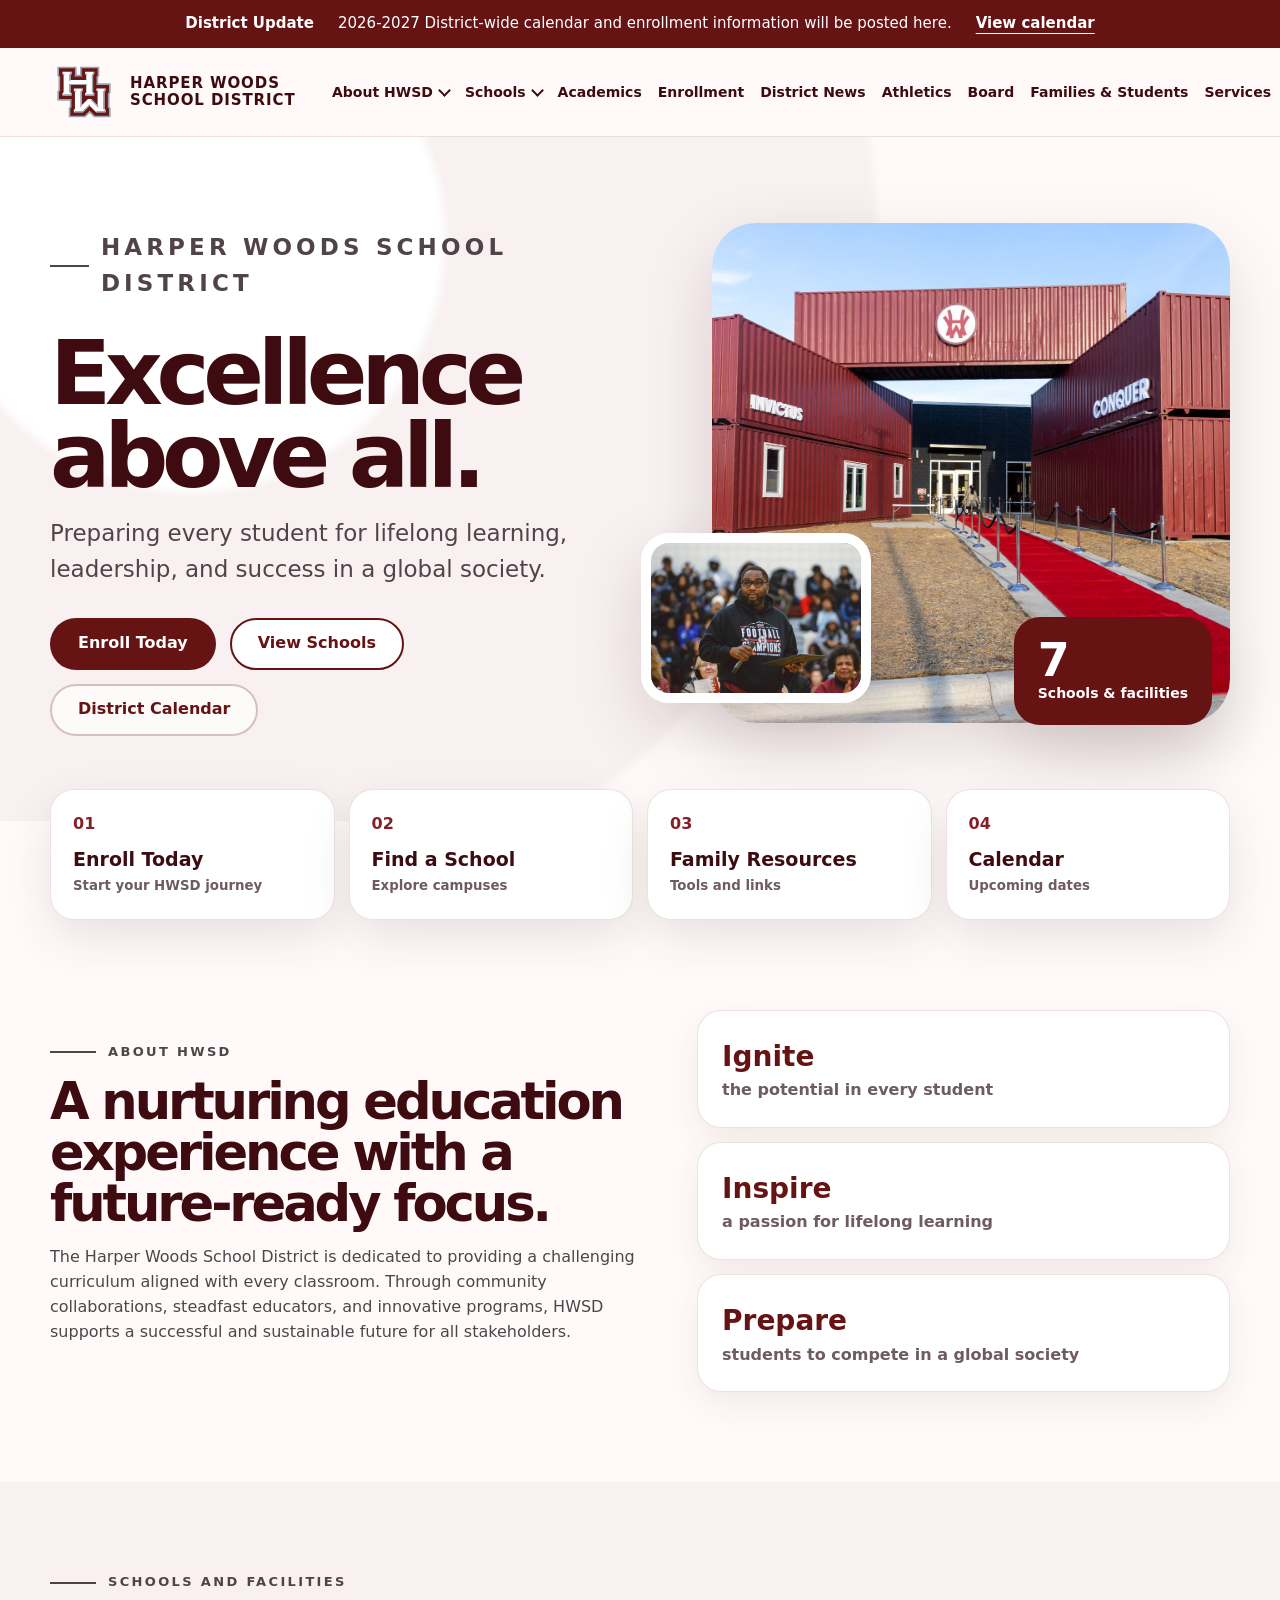
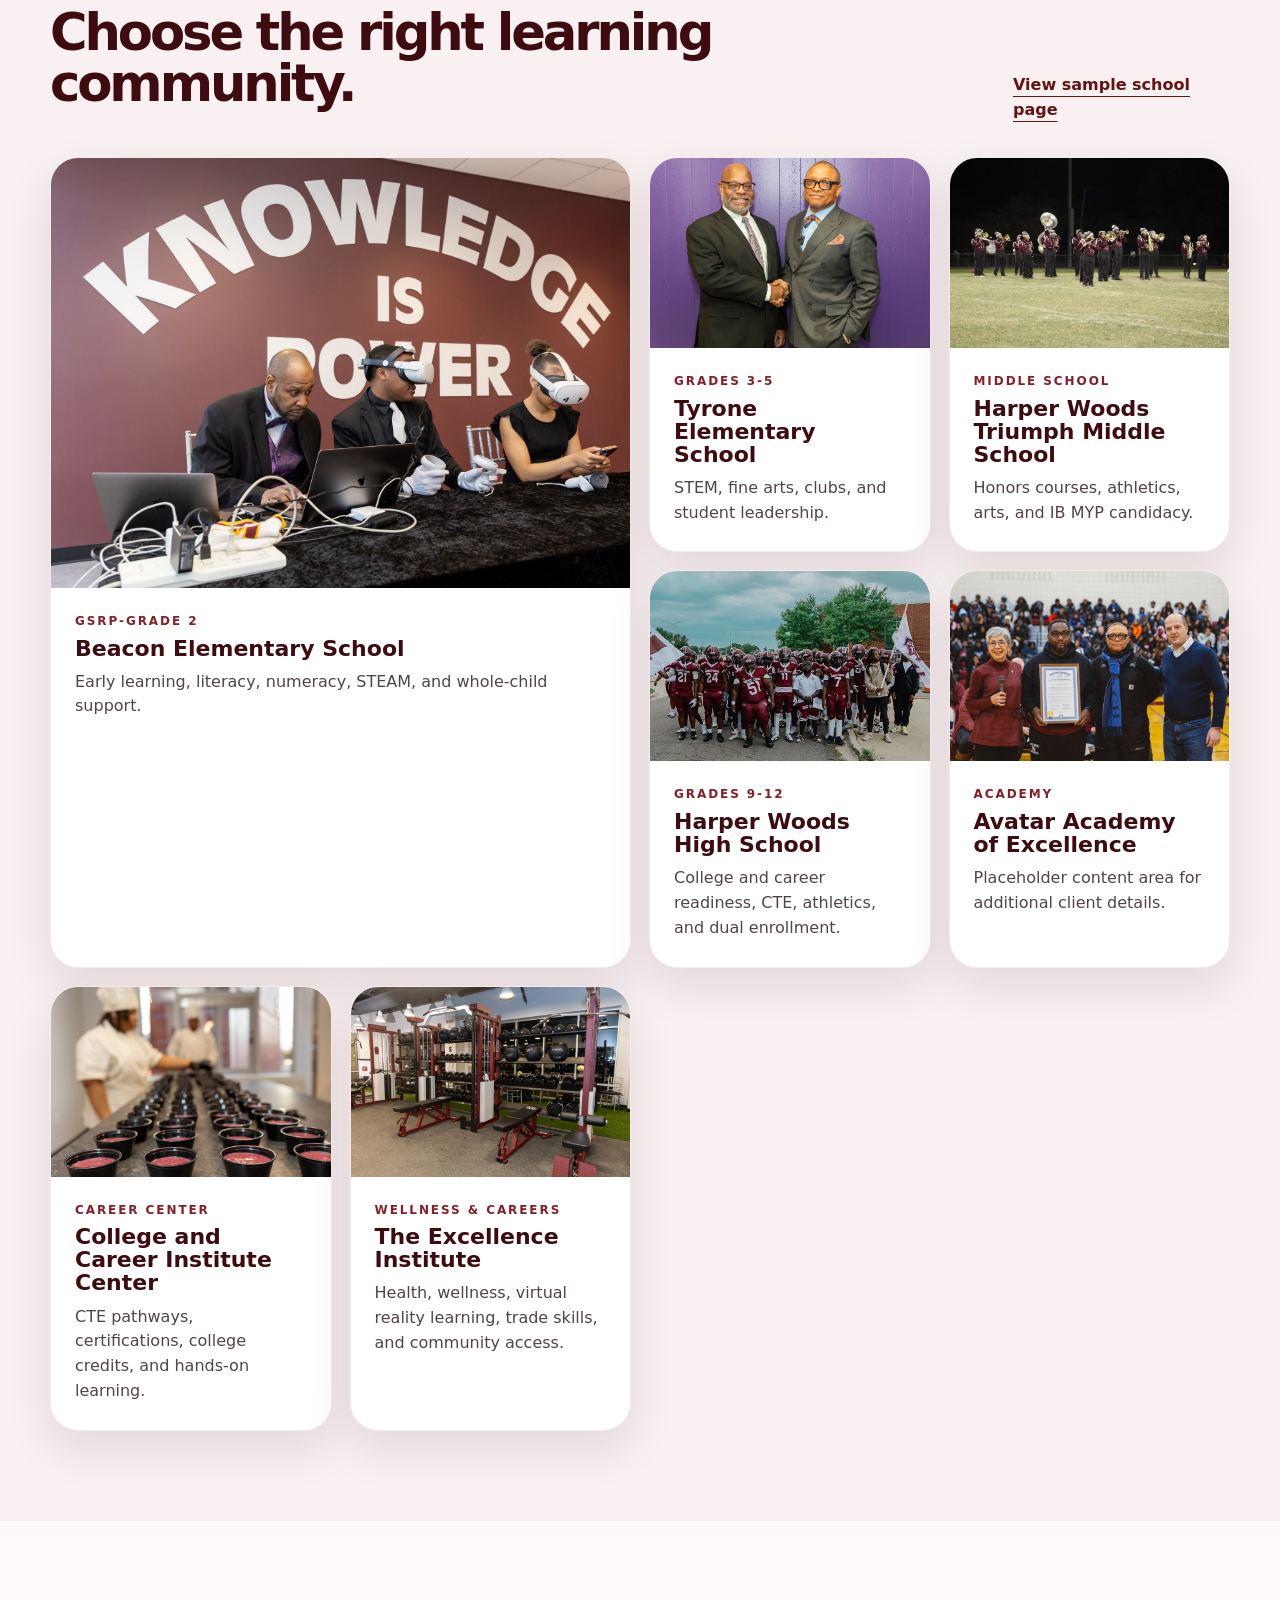
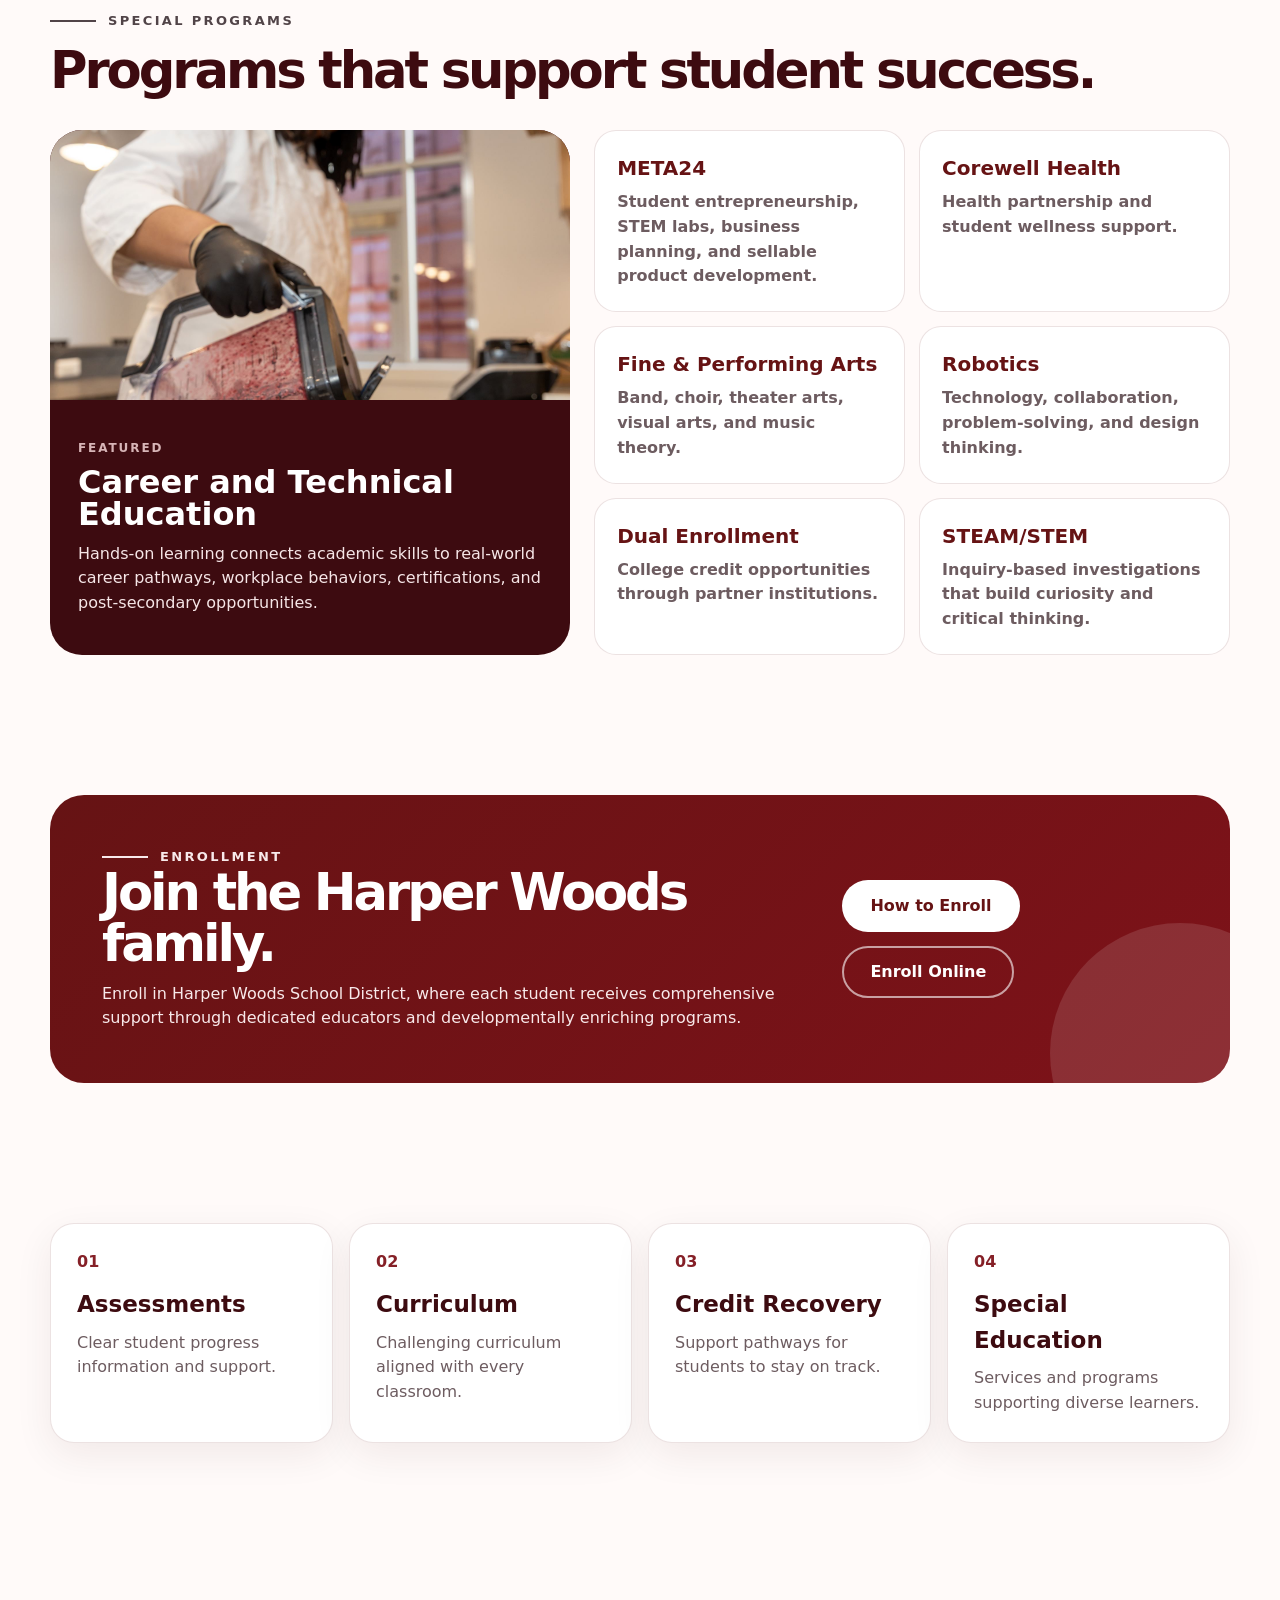
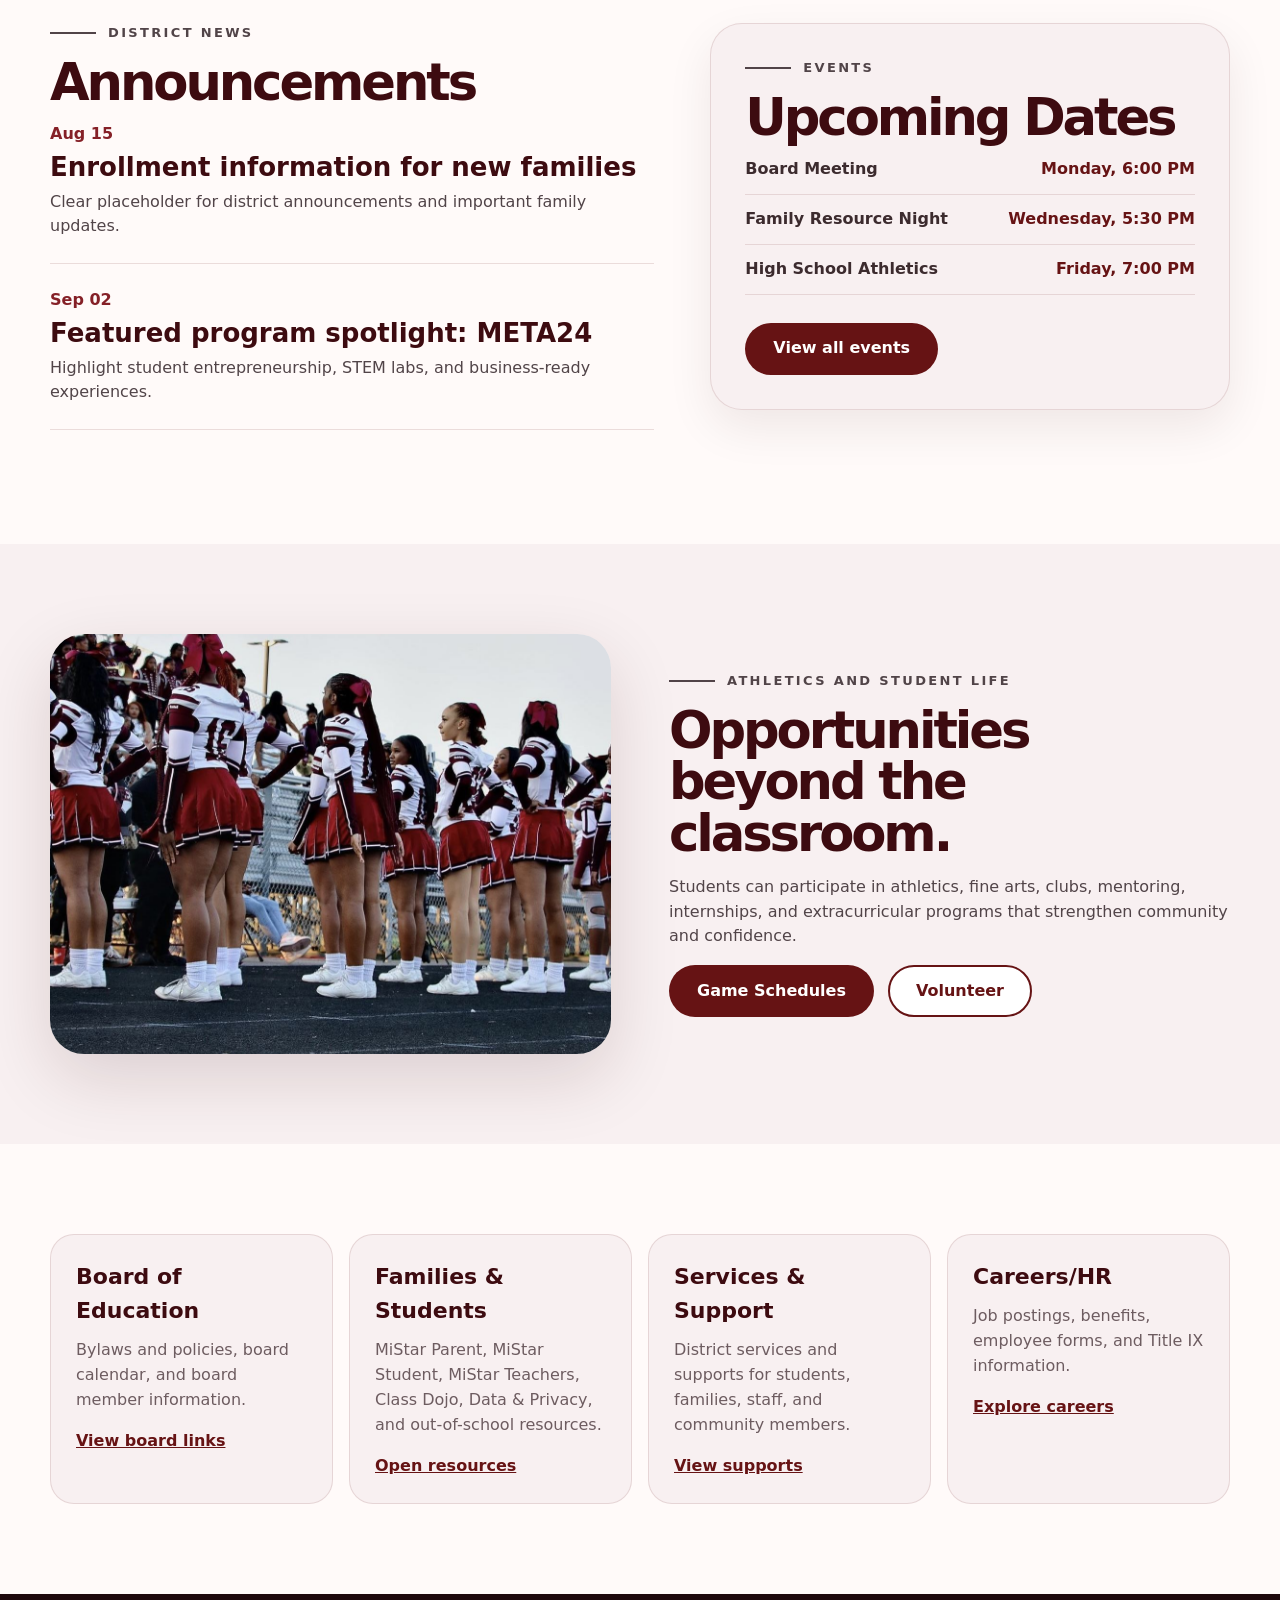
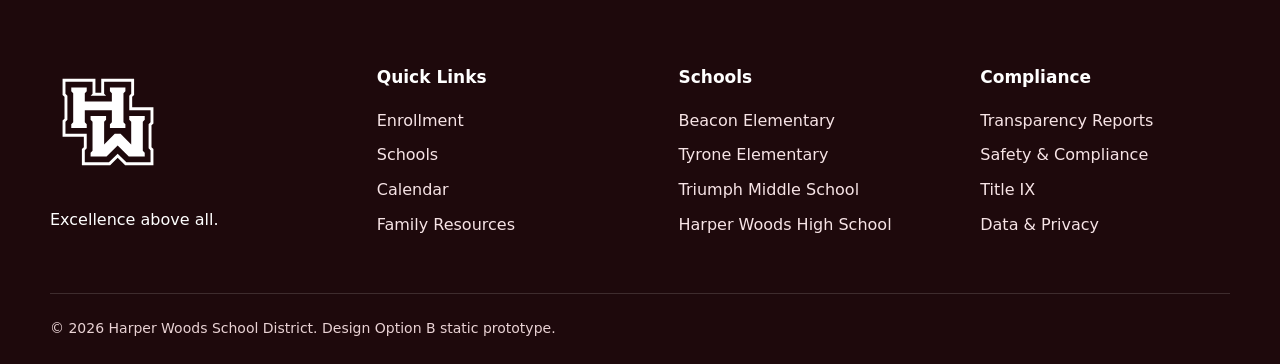
==== index.html @ b2229d59 "Add files via upload" ====
<!doctype html>
<html lang="en">
<head>
  <meta charset="utf-8">
  <meta name="viewport" content="width=device-width, initial-scale=1">
  <title>Harper Woods School District | Design Option B</title>
  <meta name="description" content="Static design option B for Harper Woods School District website redesign.">
  <link rel="stylesheet" href="assets/css/style.css">
</head>
<body>
  <a class="skip-link" href="#main">Skip to content</a>

  <div class="top-strip" role="banner">
    <div class="container top-strip__inner">
      <strong>District Update</strong>
      <span>2026-2027 District-wide calendar and enrollment information will be posted here.</span>
      <a href="#events">View calendar</a>
    </div>
  </div>

  <header class="site-header" data-header>
    <div class="container header-shell">
      <a class="brand" href="index.html" aria-label="Harper Woods School District home">
        <img src="assets/images/hw-logo-full.svg" alt="Harper Woods logo">
        <span>Harper Woods<br>School District</span>
      </a>

      <button class="nav-toggle" type="button" aria-label="Open menu" aria-expanded="false" aria-controls="primary-nav">
        <span></span><span></span><span></span>
      </button>

      <nav class="primary-nav" id="primary-nav" aria-label="Primary navigation">
        <ul>
          <li class="has-menu"><a href="#about">About HWSD <span class="chevron" aria-hidden="true"></span></a>
            <ul class="dropdown">
              <li><a href="#about">Administration</a></li>
              <li><a href="#events">Calendar</a></li>
              <li><a href="#programs">Special Programs</a></li>
              <li><a href="#news">Transparency Reports</a></li>
              <li><a href="#footer">Safety & Compliance</a></li>
            </ul>
          </li>
          <li class="has-menu"><a href="#schools">Schools <span class="chevron" aria-hidden="true"></span></a>
            <ul class="dropdown dropdown--wide">
              <li><a href="school.html">Beacon Elementary School</a></li>
              <li><a href="school.html">Tyrone Elementary School</a></li>
              <li><a href="school.html">Triumph Middle School</a></li>
              <li><a href="school.html">Harper Woods High School</a></li>
              <li><a href="school.html">Avatar Academy of Excellence</a></li>
              <li><a href="school.html">College and Career Institute</a></li>
              <li><a href="school.html">The Excellence Institute</a></li>
            </ul>
          </li>
          <li><a href="#academics">Academics</a></li>
          <li><a href="#enrollment">Enrollment</a></li>
          <li><a href="#news">District News</a></li>
          <li><a href="#student-life">Athletics</a></li>
          <li><a href="#board">Board</a></li>
          <li><a href="#families">Families & Students</a></li>
          <li><a href="#support">Services</a></li>
          <li><a href="#careers">Careers/HR</a></li>
        </ul>
      </nav>
    </div>
  </header>

  <main id="main">
    <section class="hero-b hero-home">
      <div class="container hero-b__grid">
        <div class="hero-b__content reveal">
          <p class="eyebrow">Harper Woods School District</p>
          <h1>Excellence above all.</h1>
          <p>Preparing every student for lifelong learning, leadership, and success in a global society.</p>
          <div class="button-row">
            <a class="btn btn-primary" href="#enrollment">Enroll Today</a>
            <a class="btn btn-outline" href="#schools">View Schools</a>
            <a class="btn btn-ghost" href="#events">District Calendar</a>
          </div>
        </div>
        <div class="hero-collage reveal" aria-label="District photo collage">
          <img class="hero-collage__main" src="assets/images/excellence-institute-exterior.jpg" alt="Harper Woods district facility exterior">
          <img class="hero-collage__small hero-collage__small--one" src="assets/images/championship-student.jpg" alt="Student celebration">
          <div class="hero-stat">
            <strong>7</strong>
            <span>Schools & facilities</span>
          </div>
        </div>
      </div>
    </section>

    <section class="quick-panel" aria-label="Quick links">
      <div class="container quick-panel__grid">
        <a href="#enrollment"><span>01</span><strong>Enroll Today</strong><small>Start your HWSD journey</small></a>
        <a href="#schools"><span>02</span><strong>Find a School</strong><small>Explore campuses</small></a>
        <a href="#families"><span>03</span><strong>Family Resources</strong><small>Tools and links</small></a>
        <a href="#events"><span>04</span><strong>Calendar</strong><small>Upcoming dates</small></a>
      </div>
    </section>

    <section class="section about-option" id="about">
      <div class="container two-col two-col--text-first">
        <div>
          <p class="eyebrow">About HWSD</p>
          <h2>A nurturing education experience with a future-ready focus.</h2>
          <p>The Harper Woods School District is dedicated to providing a challenging curriculum aligned with every classroom. Through community collaborations, steadfast educators, and innovative programs, HWSD supports a successful and sustainable future for all stakeholders.</p>
        </div>
        <div class="mission-stack">
          <article><strong>Ignite</strong><span>the potential in every student</span></article>
          <article><strong>Inspire</strong><span>a passion for lifelong learning</span></article>
          <article><strong>Prepare</strong><span>students to compete in a global society</span></article>
        </div>
      </div>
    </section>

    <section class="section section-tint" id="schools">
      <div class="container section-head split-head">
        <div>
          <p class="eyebrow">Schools and Facilities</p>
          <h2>Choose the right learning community.</h2>
        </div>
        <a class="text-link" href="school.html">View sample school page</a>
      </div>
      <div class="container school-mosaic">
        <a class="school-tile school-tile--large" href="school.html">
          <img src="assets/images/knowledge-classroom.jpg" alt="Students using technology in a classroom">
          <span>GSRP-Grade 2</span>
          <h3>Beacon Elementary School</h3>
          <p>Early learning, literacy, numeracy, STEAM, and whole-child support.</p>
        </a>
        <a class="school-tile" href="school.html">
          <img src="assets/images/leadership-photo.jpg" alt="District leadership at school event">
          <span>Grades 3-5</span>
          <h3>Tyrone Elementary School</h3>
          <p>STEM, fine arts, clubs, and student leadership.</p>
        </a>
        <a class="school-tile" href="school.html">
          <img src="assets/images/marching-band.jpg" alt="Marching band performance">
          <span>Middle School</span>
          <h3>Harper Woods Triumph Middle School</h3>
          <p>Honors courses, athletics, arts, and IB MYP candidacy.</p>
        </a>
        <a class="school-tile" href="school.html">
          <img src="assets/images/football-team.jpg" alt="Football team at an event">
          <span>Grades 9-12</span>
          <h3>Harper Woods High School</h3>
          <p>College and career readiness, CTE, athletics, and dual enrollment.</p>
        </a>
        <a class="school-tile" href="school.html">
          <img src="assets/images/community-award.jpg" alt="District leaders standing together">
          <span>Academy</span>
          <h3>Avatar Academy of Excellence</h3>
          <p>Placeholder content area for additional client details.</p>
        </a>
        <a class="school-tile" href="school.html">
          <img src="assets/images/culinary-program.jpg" alt="Culinary program preparation area">
          <span>Career Center</span>
          <h3>College and Career Institute Center</h3>
          <p>CTE pathways, certifications, college credits, and hands-on learning.</p>
        </a>
        <a class="school-tile" href="school.html">
          <img src="assets/images/wellness-center.jpg" alt="Wellness center gym equipment">
          <span>Wellness & Careers</span>
          <h3>The Excellence Institute</h3>
          <p>Health, wellness, virtual reality learning, trade skills, and community access.</p>
        </a>
      </div>
    </section>

    <section class="section" id="programs">
      <div class="container section-head">
        <p class="eyebrow">Special Programs</p>
        <h2>Programs that support student success.</h2>
      </div>
      <div class="container program-board">
        <article class="program-feature">
          <img src="assets/images/culinary-action.jpg" alt="Hands-on culinary career program">
          <div>
            <span>Featured</span>
            <h3>Career and Technical Education</h3>
            <p>Hands-on learning connects academic skills to real-world career pathways, workplace behaviors, certifications, and post-secondary opportunities.</p>
          </div>
        </article>
        <div class="program-list">
          <article><strong>META24</strong><span>Student entrepreneurship, STEM labs, business planning, and sellable product development.</span></article>
          <article><strong>Corewell Health</strong><span>Health partnership and student wellness support.</span></article>
          <article><strong>Fine & Performing Arts</strong><span>Band, choir, theater arts, visual arts, and music theory.</span></article>
          <article><strong>Robotics</strong><span>Technology, collaboration, problem-solving, and design thinking.</span></article>
          <article><strong>Dual Enrollment</strong><span>College credit opportunities through partner institutions.</span></article>
          <article><strong>STEAM/STEM</strong><span>Inquiry-based investigations that build curiosity and critical thinking.</span></article>
        </div>
      </div>
    </section>

    <section class="section section-deep" id="enrollment">
      <div class="container enrollment-card">
        <div>
          <p class="eyebrow eyebrow-light">Enrollment</p>
          <h2>Join the Harper Woods family.</h2>
          <p>Enroll in Harper Woods School District, where each student receives comprehensive support through dedicated educators and developmentally enriching programs.</p>
        </div>
        <div class="button-row">
          <a class="btn btn-light" href="#">How to Enroll</a>
          <a class="btn btn-outline-light" href="#">Enroll Online</a>
        </div>
      </div>
    </section>

    <section class="section" id="academics">
      <div class="container cards-four">
        <article><span>01</span><h3>Assessments</h3><p>Clear student progress information and support.</p></article>
        <article><span>02</span><h3>Curriculum</h3><p>Challenging curriculum aligned with every classroom.</p></article>
        <article><span>03</span><h3>Credit Recovery</h3><p>Support pathways for students to stay on track.</p></article>
        <article><span>04</span><h3>Special Education</h3><p>Services and programs supporting diverse learners.</p></article>
      </div>
    </section>

    <section class="section news-events" id="news">
      <div class="container news-events__grid">
        <div>
          <p class="eyebrow">District News</p>
          <h2>Announcements</h2>
          <article class="news-item"><time>Aug 15</time><h3>Enrollment information for new families</h3><p>Clear placeholder for district announcements and important family updates.</p></article>
          <article class="news-item"><time>Sep 02</time><h3>Featured program spotlight: META24</h3><p>Highlight student entrepreneurship, STEM labs, and business-ready experiences.</p></article>
        </div>
        <div id="events" class="event-panel">
          <p class="eyebrow">Events</p>
          <h2>Upcoming Dates</h2>
          <ul class="event-list">
            <li><span>Board Meeting</span><strong>Monday, 6:00 PM</strong></li>
            <li><span>Family Resource Night</span><strong>Wednesday, 5:30 PM</strong></li>
            <li><span>High School Athletics</span><strong>Friday, 7:00 PM</strong></li>
          </ul>
          <a class="btn btn-primary" href="#">View all events</a>
        </div>
      </div>
    </section>

    <section class="section section-tint" id="student-life">
      <div class="container two-col">
        <img class="rounded-img" src="assets/images/cheer-team.jpg" alt="Harper Woods cheer team">
        <div>
          <p class="eyebrow">Athletics and Student Life</p>
          <h2>Opportunities beyond the classroom.</h2>
          <p>Students can participate in athletics, fine arts, clubs, mentoring, internships, and extracurricular programs that strengthen community and confidence.</p>
          <div class="button-row"><a class="btn btn-primary" href="#">Game Schedules</a><a class="btn btn-outline" href="#">Volunteer</a></div>
        </div>
      </div>
    </section>

    <section class="section utility-sections" id="families">
      <div class="container utility-grid">
        <article id="board"><h3>Board of Education</h3><p>Bylaws and policies, board calendar, and board member information.</p><a href="#">View board links</a></article>
        <article><h3>Families & Students</h3><p>MiStar Parent, MiStar Student, MiStar Teachers, Class Dojo, Data & Privacy, and out-of-school resources.</p><a href="#">Open resources</a></article>
        <article id="support"><h3>Services & Support</h3><p>District services and supports for students, families, staff, and community members.</p><a href="#">View supports</a></article>
        <article id="careers"><h3>Careers/HR</h3><p>Job postings, benefits, employee forms, and Title IX information.</p><a href="#">Explore careers</a></article>
      </div>
    </section>
  </main>

  <footer class="site-footer" id="footer">
    <div class="container footer-grid">
      <div>
        <img src="assets/images/hw-logo-white.svg" alt="Harper Woods logo">
        <p>Excellence above all.</p>
      </div>
      <nav aria-label="Footer quick links"><h2>Quick Links</h2><a href="#enrollment">Enrollment</a><a href="#schools">Schools</a><a href="#events">Calendar</a><a href="#families">Family Resources</a></nav>
      <nav aria-label="Footer schools"><h2>Schools</h2><a href="school.html">Beacon Elementary</a><a href="school.html">Tyrone Elementary</a><a href="school.html">Triumph Middle School</a><a href="school.html">Harper Woods High School</a></nav>
      <nav aria-label="Footer compliance"><h2>Compliance</h2><a href="#">Transparency Reports</a><a href="#">Safety & Compliance</a><a href="#">Title IX</a><a href="#">Data & Privacy</a></nav>
    </div>
    <div class="container footer-bottom">© 2026 Harper Woods School District. Design Option B static prototype.</div>
  </footer>

  <script src="assets/js/main.js"></script>
</body>
</html>
---- assets/css/style.css ----
:root{
  --maroon:#661314;
  --maroon-dark:#3d0b10;
  --maroon-deep:#25080b;
  --accent:#852027;
  --blush:#f8f0f1;
  --blush-2:#f1e3e5;
  --rose:#d7b5b7;
  --muted:#6d5c60;
  --gray:#9aa1ad;
  --ink:#251316;
  --white:#fff;
  --shadow:0 24px 70px rgba(53, 10, 16, .14);
  --radius:28px;
  --container:1180px;
  --header-offset:104px;
}
*{box-sizing:border-box}
html{scroll-behavior:smooth;scroll-padding-top:var(--header-offset)}
body{margin:0;font-family:Inter, ui-sans-serif, system-ui, -apple-system, BlinkMacSystemFont, "Segoe UI", Arial, sans-serif;color:var(--ink);background:#fffaf9;line-height:1.55;overflow-x:hidden}
img{max-width:100%;display:block}a{color:inherit}button,a{touch-action:manipulation}.container{width:min(var(--container), calc(100% - 40px));margin-inline:auto}.skip-link{position:absolute;top:-100px;left:20px;z-index:999;background:var(--maroon);color:#fff;padding:12px 18px;border-radius:999px}.skip-link:focus{top:16px}.top-strip{background:var(--maroon);color:#fff;font-size:15px}.top-strip__inner{min-height:48px;display:flex;align-items:center;justify-content:center;gap:24px;flex-wrap:wrap;text-align:center}.top-strip a{font-weight:800;text-underline-offset:5px}.site-header{position:sticky;top:0;z-index:100;background:rgba(255,250,249,.96);backdrop-filter:blur(16px);border-bottom:1px solid rgba(102,19,20,.12)}.header-shell{min-height:88px;display:flex;align-items:center;gap:22px}.brand{display:flex;align-items:center;gap:12px;text-decoration:none;min-width:260px;flex:0 0 auto}.brand img{width:68px;height:auto}.brand span{text-transform:uppercase;letter-spacing:.06em;font-size:15px;line-height:1.15;font-weight:900;color:var(--maroon-dark)}.primary-nav{margin-left:auto;min-width:0}.primary-nav ul{list-style:none;margin:0;padding:0;display:flex;align-items:center;gap:16px}.primary-nav a{display:flex;align-items:center;gap:7px;text-decoration:none;font-weight:850;font-size:14px;line-height:1;color:var(--maroon-dark);white-space:nowrap;padding:16px 0}.primary-nav a:hover,.primary-nav a:focus{color:var(--accent)}.has-menu{position:relative}.chevron{width:9px;height:9px;border-right:2px solid currentColor;border-bottom:2px solid currentColor;transform:rotate(45deg);margin-top:-4px;transition:.2s ease}.has-menu:hover .chevron,.has-menu:focus-within .chevron{transform:rotate(225deg);margin-top:3px}.dropdown{position:absolute;top:100%;left:-16px;min-width:230px;background:#fff;border:1px solid rgba(102,19,20,.12);box-shadow:var(--shadow);border-radius:18px;padding:12px;display:grid!important;gap:2px;opacity:0;visibility:hidden;transform:translateY(8px);transition:.18s ease}.dropdown--wide{min-width:310px}.dropdown a{padding:12px 14px;border-radius:12px;font-size:14px}.dropdown a:hover,.dropdown a:focus{background:var(--blush)}.has-menu:hover .dropdown,.has-menu:focus-within .dropdown{opacity:1;visibility:visible;transform:translateY(0)}.nav-toggle{display:none;margin-left:auto;width:56px;height:56px;border:0;border-radius:18px;background:var(--maroon);align-items:center;justify-content:center;flex-direction:column;gap:5px;cursor:pointer}.nav-toggle span{width:24px;height:3px;background:#fff;border-radius:9px;transition:.2s ease}.nav-toggle.is-open span:nth-child(1){transform:translateY(8px) rotate(45deg)}.nav-toggle.is-open span:nth-child(2){opacity:0}.nav-toggle.is-open span:nth-child(3){transform:translateY(-8px) rotate(-45deg)}

.hero-b{position:relative;overflow:hidden;background:radial-gradient(circle at 15% 15%, #fff 0 20%, var(--blush) 21% 55%, #fffaf9 56%)}.hero-home{padding:86px 0 78px}.hero-b__grid{display:grid;grid-template-columns:minmax(0, .95fr) minmax(420px, 1.05fr);gap:58px;align-items:center}.hero-b__content{position:relative;z-index:2}.eyebrow{display:flex;align-items:center;gap:12px;margin:0 0 14px;color:var(--accent);font-size:13px;letter-spacing:.18em;text-transform:uppercase;font-weight:850}.eyebrow:before{content:"";width:46px;height:2px;background:currentColor}.eyebrow-light{color:#fff}.hero-b h1,.section h2,.school-title-card h1{margin:0 0 18px;font-size:clamp(46px, 7vw, 92px);line-height:.93;letter-spacing:-.07em;color:var(--maroon-dark)}.hero-b p{font-size:clamp(18px, 2vw, 23px);max-width:680px;color:#514448;margin:0 0 30px}.button-row{display:flex;align-items:center;gap:14px;flex-wrap:wrap}.btn{display:inline-flex;align-items:center;justify-content:center;min-height:52px;padding:0 26px;border-radius:999px;text-decoration:none;font-weight:900;border:2px solid transparent}.btn-primary{background:var(--maroon);color:#fff}.btn-primary:hover,.btn-primary:focus{background:var(--maroon-dark)}.btn-outline{border-color:var(--maroon);color:var(--maroon);background:#fff}.btn-outline:hover,.btn-outline:focus{background:var(--blush)}.btn-ghost{border-color:rgba(102,19,20,.25);color:var(--maroon);background:rgba(255,255,255,.65)}.btn-light{background:#fff;color:var(--maroon)}.btn-outline-light{border-color:rgba(255,255,255,.6);color:#fff}.hero-collage{position:relative;min-height:520px}.hero-collage__main{width:88%;height:500px;object-fit:cover;border-radius:44px;box-shadow:var(--shadow);margin-left:auto}.hero-collage__small{position:absolute;width:230px;height:170px;object-fit:cover;border-radius:28px;border:10px solid #fff;box-shadow:var(--shadow);left:0;bottom:40px}.hero-stat{position:absolute;right:18px;bottom:18px;background:var(--maroon);color:#fff;border-radius:26px;padding:20px 24px;box-shadow:var(--shadow);min-width:150px}.hero-stat strong{display:block;font-size:46px;line-height:1}.hero-stat span{display:block;font-size:14px;font-weight:800}.quick-panel{margin-top:-32px;position:relative;z-index:4}.quick-panel__grid{display:grid;grid-template-columns:repeat(4,1fr);gap:14px}.quick-panel a{background:#fff;border:1px solid rgba(102,19,20,.12);border-radius:24px;padding:22px;text-decoration:none;box-shadow:0 18px 48px rgba(53,10,16,.1);transition:.18s ease}.quick-panel a:hover,.quick-panel a:focus{transform:translateY(-4px);border-color:var(--rose)}.quick-panel span{display:block;color:var(--accent);font-weight:900;margin-bottom:8px}.quick-panel strong{display:block;font-size:19px;color:var(--maroon-dark)}.quick-panel small{display:block;color:var(--muted);font-weight:750;margin-top:2px}.section{padding:90px 0}.section-tint{background:var(--blush)}.section-deep{background:#fffaf9;padding:50px 0}.section-head{margin-bottom:34px}.section-head h2,.section h2{font-size:clamp(36px, 4vw, 60px);line-height:1;letter-spacing:-.06em;color:var(--maroon-dark);margin:0 0 14px}.section-head p:not(.eyebrow),.section p{color:#514448}.split-head{display:flex;align-items:end;justify-content:space-between;gap:26px}.text-link{font-weight:900;color:var(--maroon);text-underline-offset:6px}.two-col{display:grid;grid-template-columns:1fr 1fr;gap:58px;align-items:center}.two-col--text-first{grid-template-columns:1.05fr .95fr}.mission-stack{display:grid;gap:14px}.mission-stack article{background:#fff;border:1px solid rgba(102,19,20,.12);border-radius:24px;padding:24px;box-shadow:0 12px 34px rgba(53,10,16,.07)}.mission-stack strong{display:block;color:var(--maroon);font-size:28px}.mission-stack span{display:block;color:var(--muted);font-weight:700}.school-mosaic{display:grid;grid-template-columns:repeat(4,1fr);gap:18px}.school-tile{background:#fff;border-radius:28px;overflow:hidden;text-decoration:none;box-shadow:0 18px 46px rgba(53,10,16,.1);border:1px solid rgba(102,19,20,.08);min-height:100%;transition:.18s ease}.school-tile:hover,.school-tile:focus{transform:translateY(-5px)}.school-tile img{height:190px;width:100%;object-fit:cover}.school-tile--large{grid-column:span 2;grid-row:span 2}.school-tile--large img{height:430px}.school-tile span,.program-feature span{display:block;margin:24px 24px 6px;color:var(--accent);text-transform:uppercase;letter-spacing:.16em;font-size:12px;font-weight:900}.school-tile h3{margin:0 24px 10px;color:var(--maroon-dark);font-size:22px;line-height:1.05}.school-tile p{margin:0 24px 26px;color:#514448}.program-board{display:grid;grid-template-columns:.9fr 1.1fr;gap:24px}.program-feature{background:var(--maroon-dark);color:#fff;border-radius:32px;overflow:hidden;display:grid;grid-template-columns:1fr}.program-feature img{height:270px;width:100%;object-fit:cover}.program-feature div{padding:28px}.program-feature span{margin:0 0 8px;color:var(--rose)}.program-feature h3{font-size:32px;line-height:1;margin:0 0 12px}.program-feature p{color:#f6e6e7;margin:0}.program-list{display:grid;grid-template-columns:repeat(2,1fr);gap:14px}.program-list article{padding:22px;border:1px solid rgba(102,19,20,.12);border-radius:22px;background:#fff}.program-list strong{display:block;color:var(--maroon);font-size:20px;margin-bottom:6px}.program-list span{display:block;color:var(--muted);font-weight:650}.enrollment-card{background:linear-gradient(135deg,var(--maroon),#7e1219);border-radius:34px;color:#fff;padding:52px;display:flex;align-items:center;justify-content:space-between;gap:28px;overflow:hidden;position:relative}.enrollment-card:after{content:"";position:absolute;right:-80px;bottom:-100px;width:260px;height:260px;border-radius:50%;background:rgba(255,255,255,.12)}.enrollment-card h2{color:#fff;margin-bottom:12px}.enrollment-card p{color:#f8e9ea;margin:0;max-width:770px}.cards-four{display:grid;grid-template-columns:repeat(4,1fr);gap:16px}.cards-four article{padding:26px;background:#fff;border:1px solid rgba(102,19,20,.12);border-radius:24px;box-shadow:0 12px 38px rgba(53,10,16,.07)}.cards-four span{color:var(--accent);font-weight:900}.cards-four h3{color:var(--maroon-dark);font-size:23px;margin:12px 0 8px}.cards-four p{margin:0;color:var(--muted)}.news-events__grid{display:grid;grid-template-columns:1fr .86fr;gap:56px;align-items:start}.news-item{border-bottom:1px solid rgba(102,19,20,.13);padding:0 0 24px;margin:0 0 24px}.news-item time{font-weight:900;color:var(--accent)}.news-item h3{margin:6px 0 8px;color:var(--maroon-dark);font-size:26px;line-height:1.1}.news-item p{margin:0}.event-panel{background:var(--blush);border:1px solid rgba(102,19,20,.12);border-radius:32px;padding:34px;box-shadow:0 18px 46px rgba(53,10,16,.08)}.event-list{list-style:none;margin:0 0 28px;padding:0;display:grid;gap:12px}.event-list li{display:grid;grid-template-columns:1fr auto;gap:18px;align-items:center;border-bottom:1px solid rgba(102,19,20,.12);padding:0 0 12px}.event-list span{font-weight:800;color:#3c2b2e}.event-list strong{color:var(--maroon);text-align:right}.rounded-img{border-radius:34px;box-shadow:var(--shadow);width:100%;height:420px;object-fit:cover}.utility-grid{display:grid;grid-template-columns:repeat(4,1fr);gap:16px}.utility-grid article{background:var(--blush);border:1px solid rgba(102,19,20,.12);border-radius:24px;padding:25px}.utility-grid h3{font-size:22px;color:var(--maroon-dark);margin:0 0 10px}.utility-grid p{margin:0 0 16px;color:var(--muted)}.utility-grid a{font-weight:900;color:var(--maroon)}

.school-hero-b{position:relative;min-height:520px;background:var(--maroon-dark);overflow:hidden}.school-hero-b__image{position:absolute;inset:0;background:linear-gradient(90deg,rgba(36,7,11,.78),rgba(36,7,11,.42)),url('../images/knowledge-classroom.jpg') center/cover}.school-hero-b__content{position:relative;z-index:2;padding:92px 0}.breadcrumb{color:#f8e1e3;font-weight:800;margin:0 0 26px}.breadcrumb a{color:#fff;text-underline-offset:4px}.school-title-card{max-width:680px;background:rgba(255,255,255,.94);border-radius:34px;padding:42px;box-shadow:var(--shadow)}.school-title-card span{display:block;color:var(--accent);font-weight:900;text-transform:uppercase;letter-spacing:.17em;margin-bottom:10px}.school-title-card h1{font-size:clamp(42px,5vw,70px);color:var(--maroon-dark)}.school-title-card p{font-size:19px;margin:0;color:#4c3e42}.school-nav-b{position:sticky;top:88px;z-index:80;background:#fff;border-bottom:1px solid rgba(102,19,20,.12);box-shadow:0 10px 28px rgba(53,10,16,.06)}.school-nav-b__inner{display:flex;align-items:center;justify-content:center;gap:10px;flex-wrap:wrap;overflow:visible;padding:12px 0}.school-nav-b a{flex:0 0 auto;text-decoration:none;border:1px solid rgba(102,19,20,.18);border-radius:999px;padding:12px 18px;font-weight:900;color:var(--maroon-dark);background:#fff;line-height:1.1}.school-nav-b a.is-active{background:var(--maroon);color:#fff;border-color:var(--maroon)}.school-content > section,.school-section-card{scroll-margin-top:170px}main section[id]{scroll-margin-top:170px}.school-layout{display:grid;grid-template-columns:330px minmax(0,1fr);gap:42px;align-items:start}.principal-card{position:sticky;top:160px;background:#fff;border:1px solid rgba(102,19,20,.12);border-radius:28px;padding:20px;box-shadow:0 14px 42px rgba(53,10,16,.08)}.principal-card img{border-radius:20px;height:210px;width:100%;object-fit:cover;margin-bottom:18px}.principal-card h2{font-size:22px;margin:0 0 10px;color:var(--maroon-dark)}.principal-card p{margin:0 0 12px}.principal-card a{font-weight:900;color:var(--maroon)}.school-content h2{font-size:clamp(36px,4vw,58px);line-height:1;margin:0 0 18px;color:var(--maroon-dark);letter-spacing:-.05em}.feature-grid{display:grid;grid-template-columns:repeat(2,1fr);gap:16px;margin-top:28px}.feature-grid article{background:#fff;border:1px solid rgba(102,19,20,.12);border-radius:22px;padding:22px}.feature-grid h3{margin:0 0 8px;color:var(--maroon-dark)}.feature-grid p{margin:0;color:var(--muted)}.school-section-card{background:#fff;border:1px solid rgba(102,19,20,.12);border-radius:30px;padding:38px;box-shadow:0 14px 42px rgba(53,10,16,.07)}.schedule-grid{display:grid;grid-template-columns:repeat(3,1fr);gap:14px}.schedule-grid article{background:var(--blush);border-radius:20px;padding:22px}.schedule-grid span{display:block;color:var(--muted);font-weight:800}.schedule-grid strong{display:block;color:var(--maroon-dark);font-size:22px;margin-top:8px}.resource-list{display:grid;grid-template-columns:repeat(2,1fr);gap:12px;min-width:min(460px,100%)}.resource-list a{background:#fff;border:1px solid rgba(102,19,20,.12);padding:18px;border-radius:18px;text-decoration:none;font-weight:900;color:var(--maroon-dark)}.contact-band{background:var(--maroon-dark);color:#fff}.contact-band .eyebrow,.contact-band h2{color:#fff}.contact-band__inner{display:grid;grid-template-columns:.8fr 1.2fr;gap:40px;align-items:start}.contact-grid{display:grid;grid-template-columns:repeat(2,1fr);gap:16px;margin:0}.contact-grid div{background:rgba(255,255,255,.08);border:1px solid rgba(255,255,255,.14);border-radius:20px;padding:20px}.contact-grid dt{font-weight:900;color:var(--rose);margin-bottom:6px}.contact-grid dd{margin:0}.contact-grid a{color:#fff;font-weight:900}

.site-footer{background:#1e090c;color:#fff;padding:70px 0 24px}.footer-grid{display:grid;grid-template-columns:1.1fr repeat(3,1fr);gap:52px}.footer-grid img{width:116px;margin-bottom:28px}.footer-grid h2{font-size:17px;margin:0 0 18px}.footer-grid a{display:block;color:#f7e4e6;text-decoration:none;margin:10px 0}.footer-grid a:hover,.footer-grid a:focus{text-decoration:underline}.footer-bottom{border-top:1px solid rgba(255,255,255,.14);margin-top:44px;padding-top:24px;color:#e9d2d4;font-size:14px}

.reveal{animation:rise .55s ease both}@keyframes rise{from{opacity:0;transform:translateY(16px)}to{opacity:1;transform:none}}


@media (min-width:901px) and (max-width:1360px){
  .school-nav-b__inner{gap:8px}
  .school-nav-b a{padding:11px 14px;font-size:14px}
}

@media (max-width:1260px){
  .header-shell{min-height:82px}.brand{min-width:0}.primary-nav{display:none;position:absolute;top:100%;left:0;right:0;background:#fff;border-bottom:1px solid rgba(102,19,20,.12);box-shadow:0 18px 40px rgba(53,10,16,.12)}.primary-nav.is-open{display:block}.primary-nav ul{width:min(var(--container),calc(100% - 40px));margin:0 auto;padding:16px 0 24px;display:grid;grid-template-columns:repeat(2,1fr);gap:6px}.primary-nav a{padding:15px 12px;border-radius:14px}.primary-nav a:hover,.primary-nav a:focus{background:var(--blush)}.dropdown{position:static;opacity:1;visibility:visible;transform:none;box-shadow:none;border:0;background:transparent;min-width:0;padding:0 0 0 12px}.nav-toggle{display:flex}.has-menu:hover .dropdown,.has-menu:focus-within .dropdown{transform:none}.chevron{display:none}.hero-b__grid{grid-template-columns:1fr;gap:36px}.hero-collage{min-height:auto}.hero-collage__main{width:100%;height:420px}.hero-collage__small{display:none}.hero-stat{right:18px;bottom:18px}.school-mosaic{grid-template-columns:repeat(3,1fr)}.school-tile--large{grid-column:span 2;grid-row:auto}.school-tile--large img{height:260px}.program-board,.news-events__grid,.school-layout,.contact-band__inner{grid-template-columns:1fr}.principal-card{position:static}.footer-grid{grid-template-columns:repeat(2,1fr)}}
@media (max-width:900px){
  :root{--header-offset:92px}.container{width:min(100% - 28px,var(--container))}.top-strip__inner{gap:10px;font-size:14px;padding:8px 0}.brand img{width:56px}.brand span{font-size:13px}.hero-home{padding:58px 0}.hero-b h1{font-size:58px}.hero-collage__main{height:330px;border-radius:30px}.quick-panel{margin-top:0;padding-top:18px}.quick-panel__grid,.cards-four,.utility-grid{grid-template-columns:repeat(2,1fr)}.section{padding:64px 0}.two-col,.two-col--text-first{grid-template-columns:1fr}.school-mosaic{grid-template-columns:repeat(2,1fr)}.program-list,.feature-grid,.schedule-grid,.contact-grid{grid-template-columns:1fr}.enrollment-card{display:block;padding:34px}.enrollment-card .button-row{margin-top:24px}.split-head{display:block}.resource-list{margin-top:20px}.school-nav-b{position:static;top:auto}.school-nav-b__inner{overflow:visible;display:grid;grid-template-columns:1fr;gap:10px;padding:18px 14px}.school-nav-b a{text-align:center;border-radius:999px;padding:18px 20px}.school-nav-b a:not(:first-child){background:#fff;color:var(--maroon-dark);border-color:rgba(102,19,20,.18)}.school-nav-b a:first-child{background:var(--maroon);color:#fff;border-color:var(--maroon)}main section[id],.school-content > section,.school-section-card{scroll-margin-top:100px}.school-title-card{padding:30px}.school-hero-b__content{padding:60px 0}.rounded-img{height:320px}.footer-grid{grid-template-columns:1fr}}
@media (max-width:580px){
  .primary-nav ul{grid-template-columns:1fr}.header-shell{min-height:78px}.hero-b h1{font-size:46px}.section h2,.section-head h2{font-size:38px}.button-row{align-items:stretch}.btn{width:100%}.quick-panel__grid,.school-mosaic,.cards-four,.utility-grid{grid-template-columns:1fr}.school-tile--large{grid-column:auto}.school-tile img,.school-tile--large img{height:220px}.program-board{display:block}.program-list{margin-top:16px}.news-events__grid{gap:26px}.event-list li{grid-template-columns:1fr}.event-list strong{text-align:left}.hero-stat{position:static;margin-top:14px}.school-nav-b__inner{padding-left:10px;padding-right:10px}.contact-grid{grid-template-columns:1fr}}
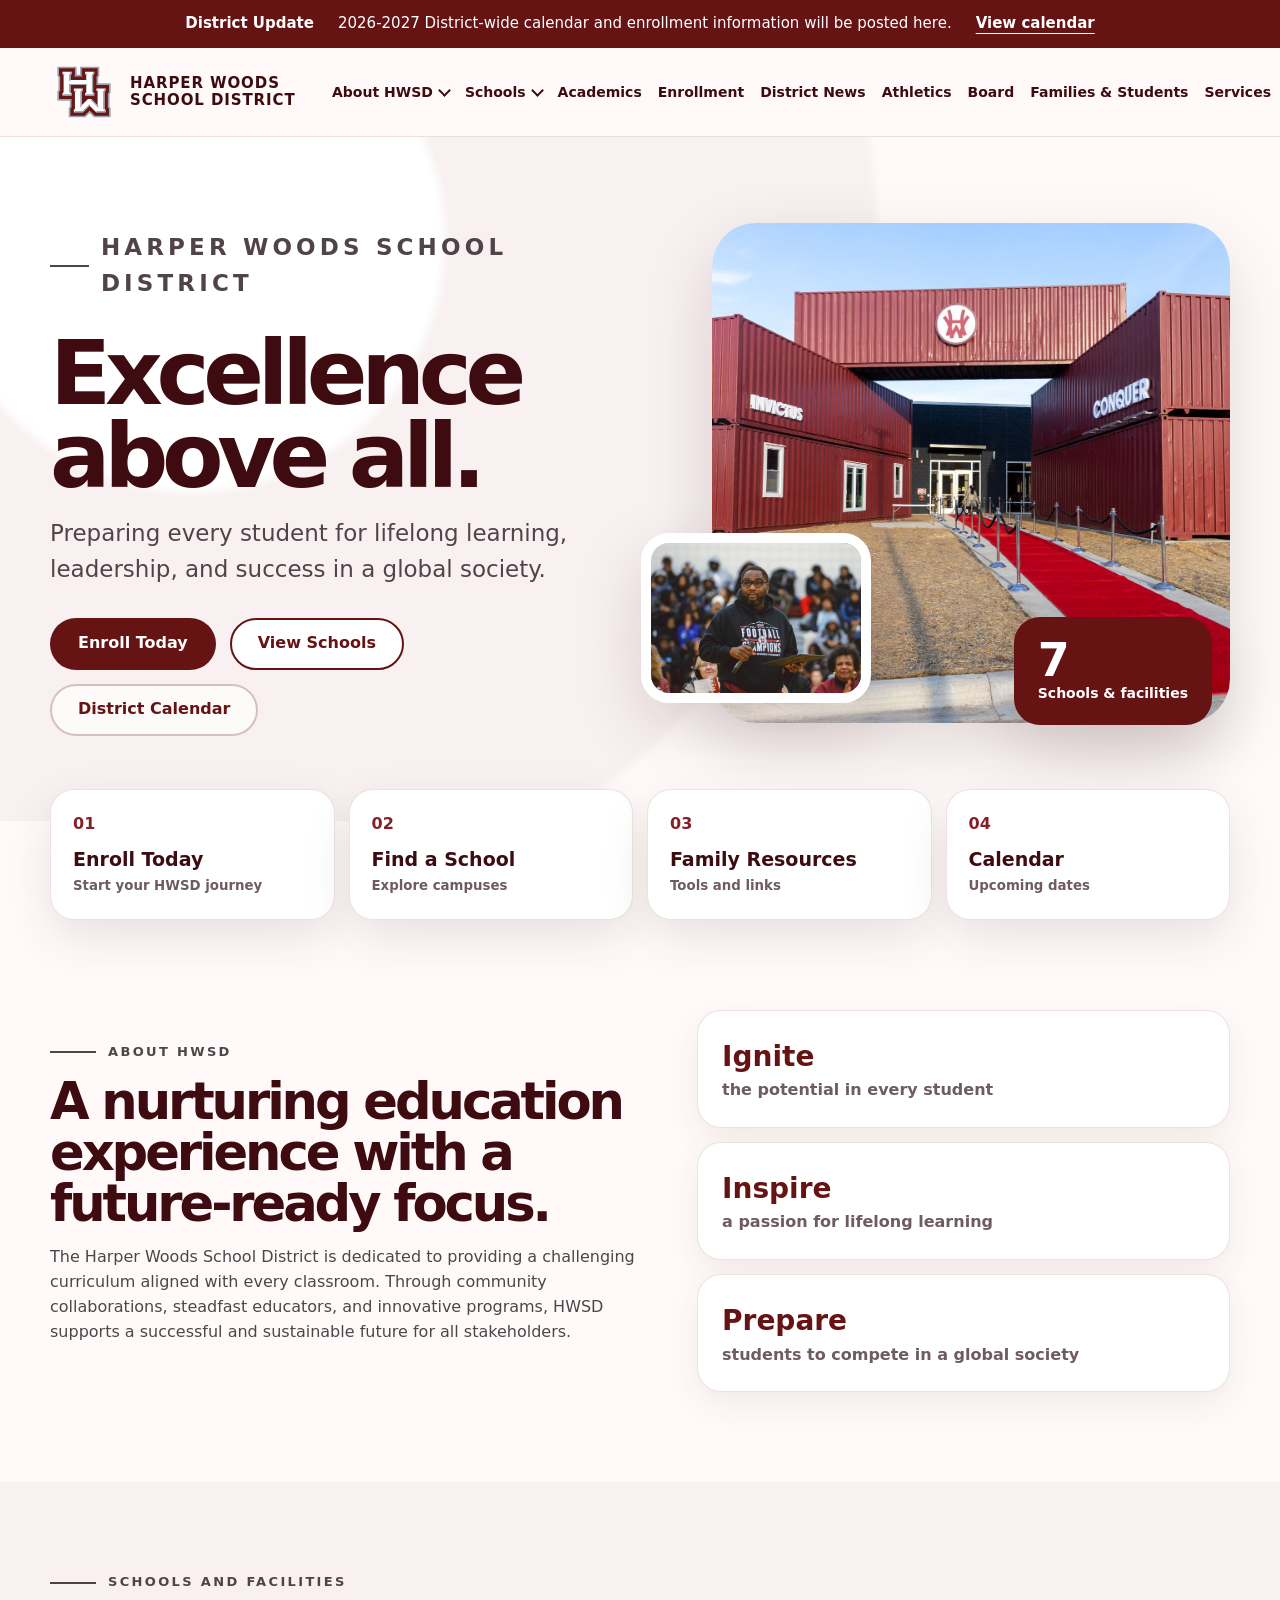
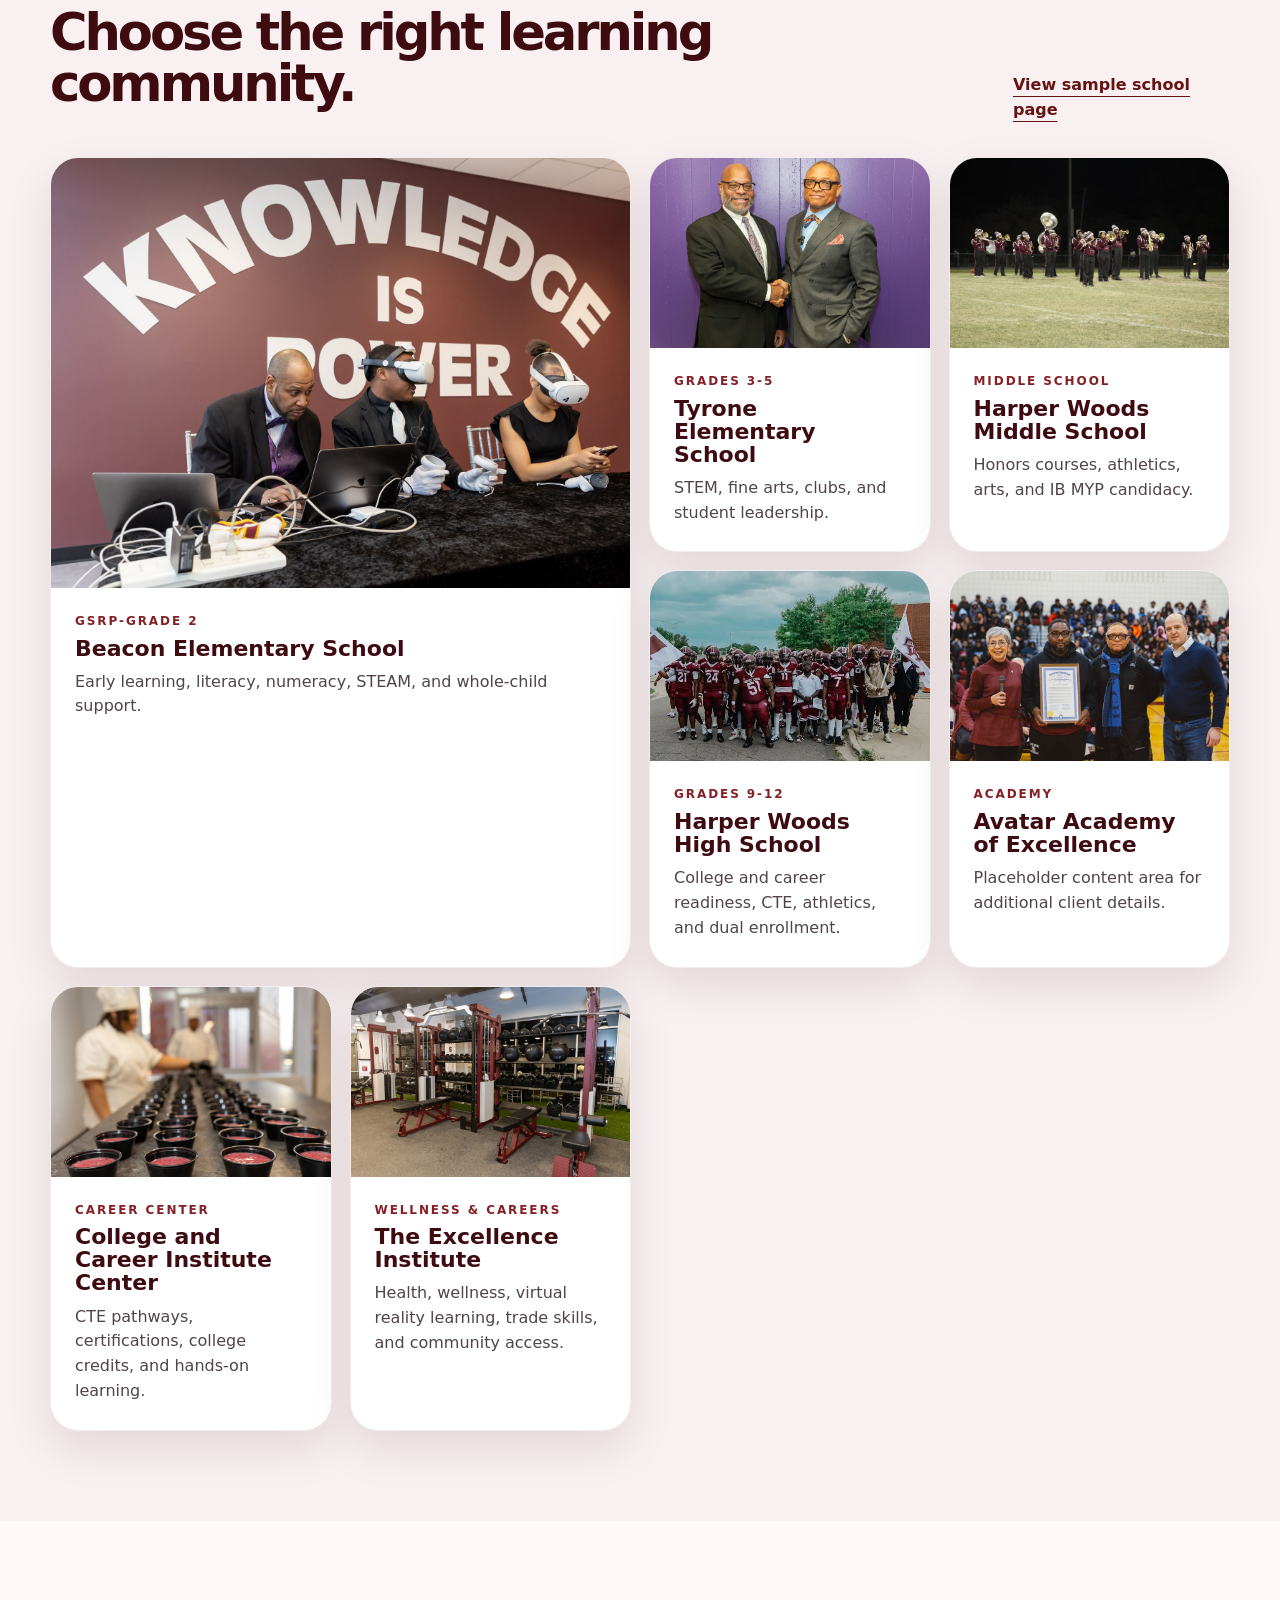
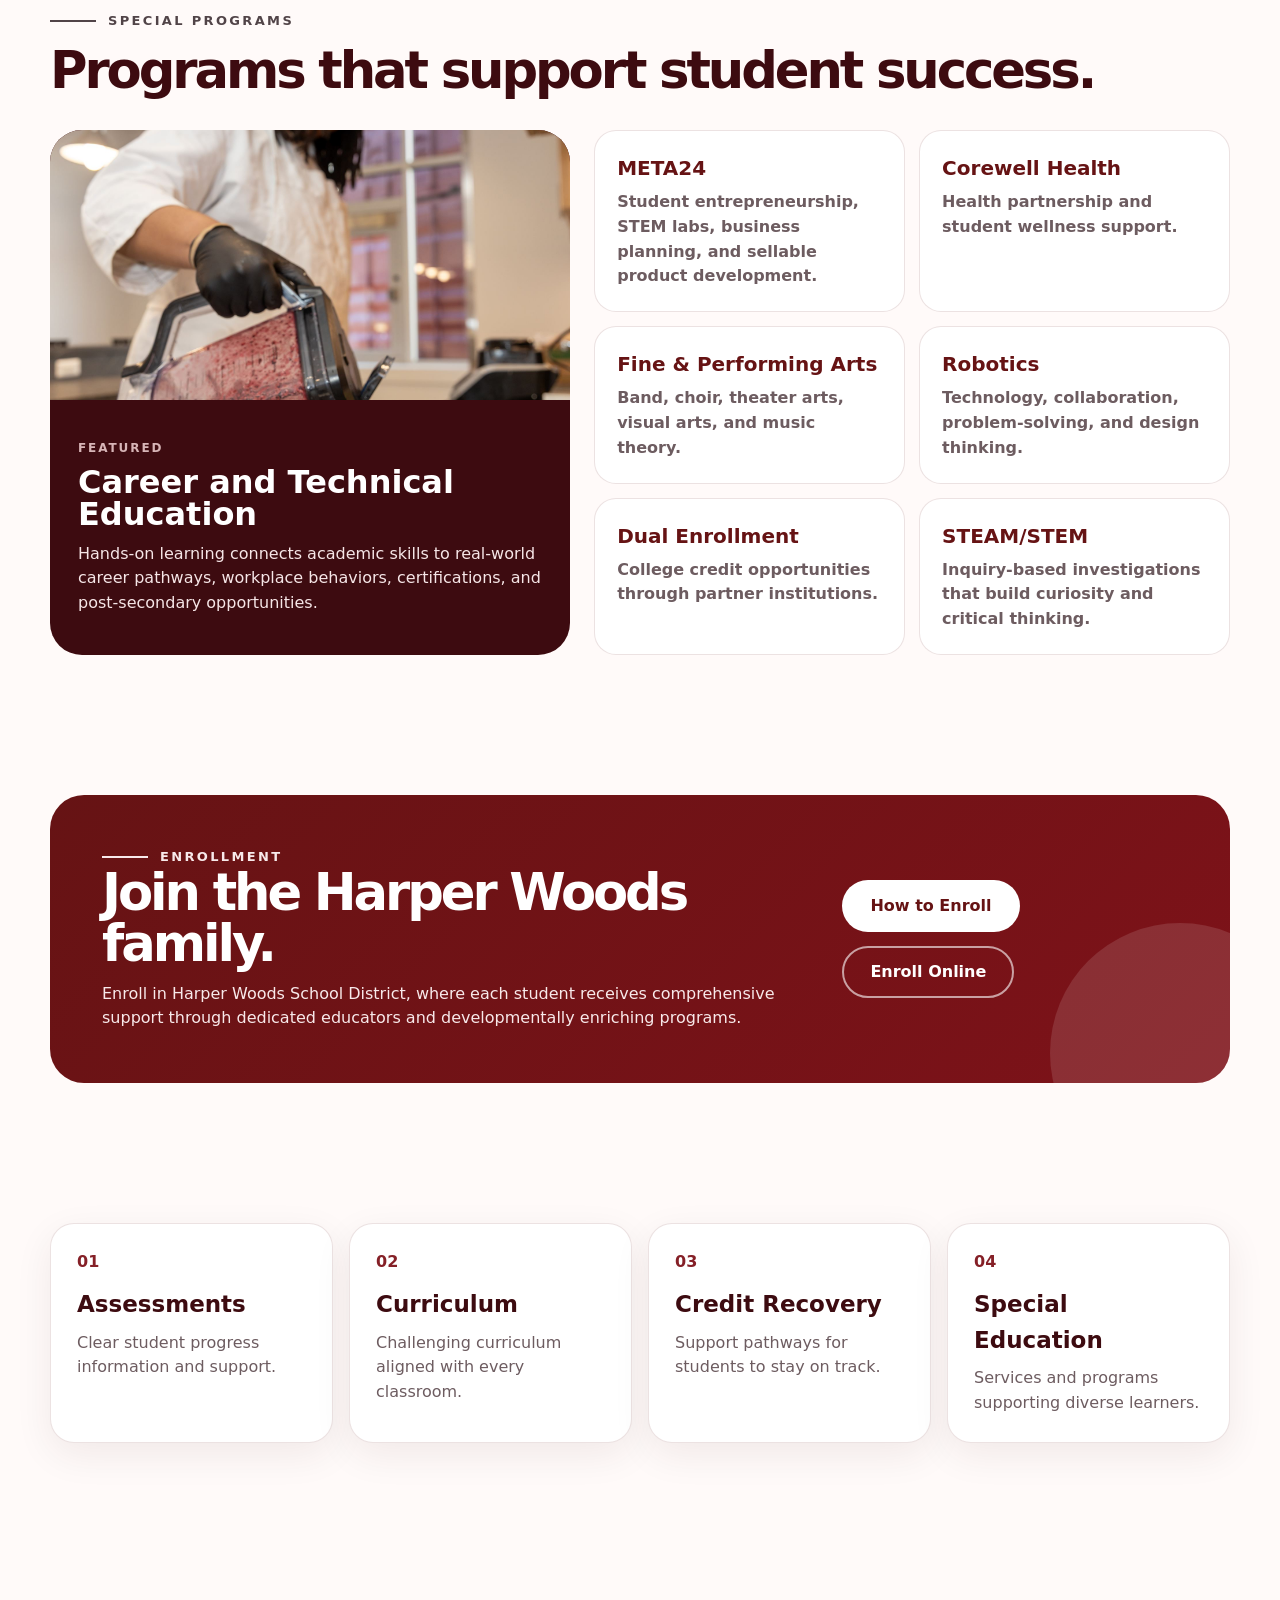
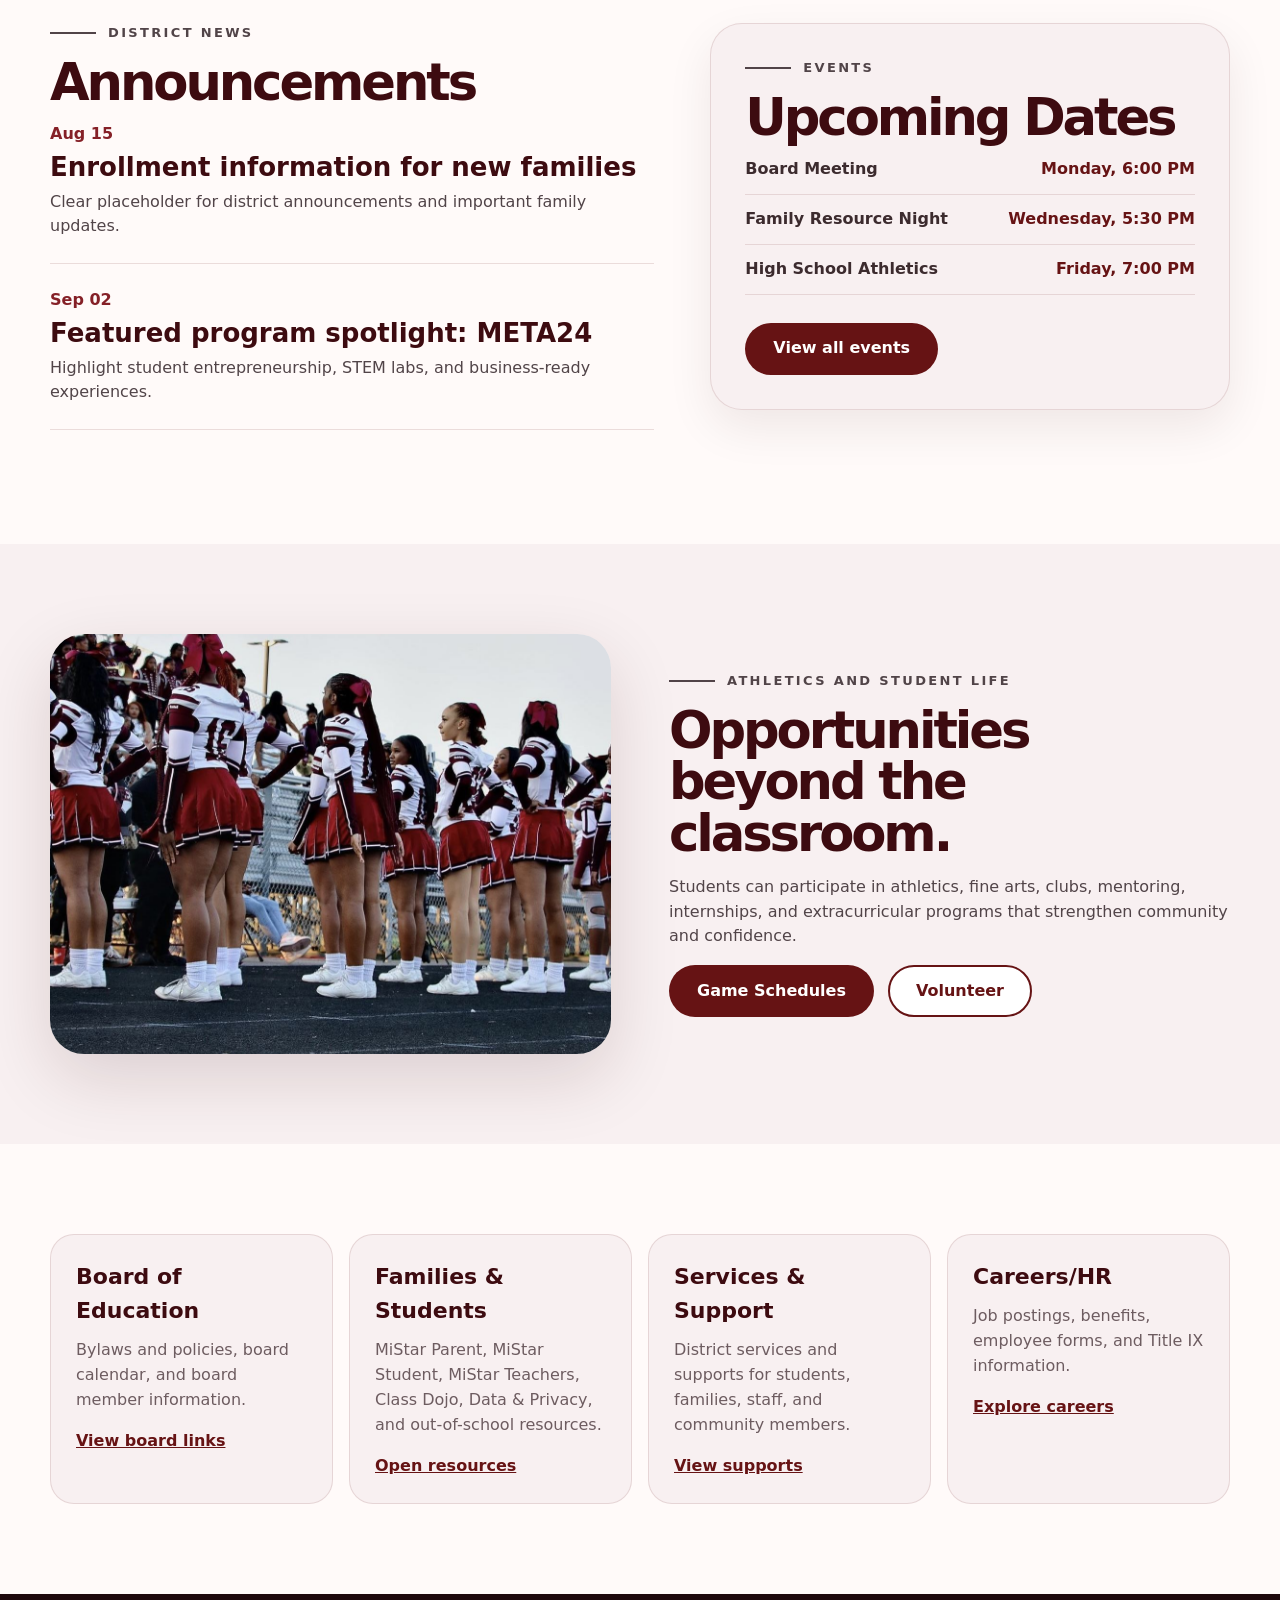
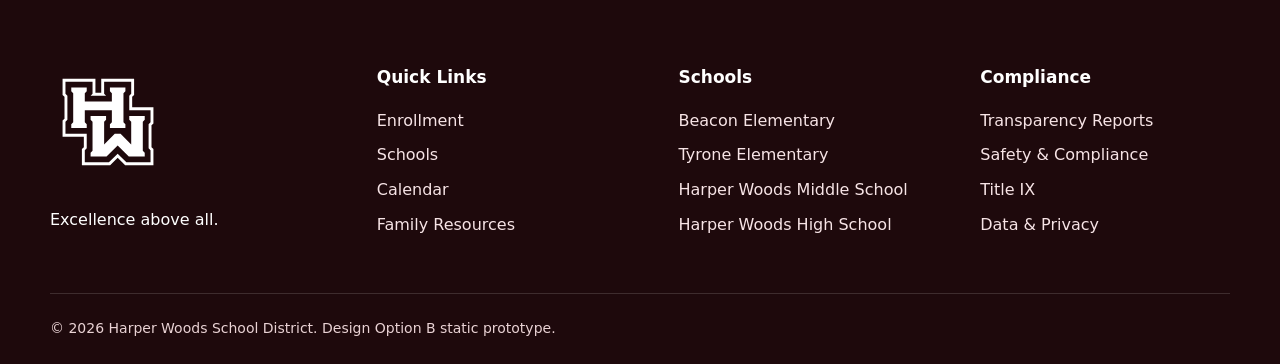
==== commit 23ce8127: "Add files via upload" ====
--- a/index.html
+++ b/index.html
@@ -44,7 +44,7 @@
             <ul class="dropdown dropdown--wide">
               <li><a href="school.html">Beacon Elementary School</a></li>
               <li><a href="school.html">Tyrone Elementary School</a></li>
-              <li><a href="school.html">Triumph Middle School</a></li>
+              <li><a href="school.html">Harper Woods Middle School</a></li>
               <li><a href="school.html">Harper Woods High School</a></li>
               <li><a href="school.html">Avatar Academy of Excellence</a></li>
               <li><a href="school.html">College and Career Institute</a></li>
@@ -136,7 +136,7 @@
         <a class="school-tile" href="school.html">
           <img src="assets/images/marching-band.jpg" alt="Marching band performance">
           <span>Middle School</span>
-          <h3>Harper Woods Triumph Middle School</h3>
+          <h3>Harper Woods Middle School</h3>
           <p>Honors courses, athletics, arts, and IB MYP candidacy.</p>
         </a>
         <a class="school-tile" href="school.html">
@@ -264,7 +264,7 @@
         <p>Excellence above all.</p>
       </div>
       <nav aria-label="Footer quick links"><h2>Quick Links</h2><a href="#enrollment">Enrollment</a><a href="#schools">Schools</a><a href="#events">Calendar</a><a href="#families">Family Resources</a></nav>
-      <nav aria-label="Footer schools"><h2>Schools</h2><a href="school.html">Beacon Elementary</a><a href="school.html">Tyrone Elementary</a><a href="school.html">Triumph Middle School</a><a href="school.html">Harper Woods High School</a></nav>
+      <nav aria-label="Footer schools"><h2>Schools</h2><a href="school.html">Beacon Elementary</a><a href="school.html">Tyrone Elementary</a><a href="school.html">Harper Woods Middle School</a><a href="school.html">Harper Woods High School</a></nav>
       <nav aria-label="Footer compliance"><h2>Compliance</h2><a href="#">Transparency Reports</a><a href="#">Safety & Compliance</a><a href="#">Title IX</a><a href="#">Data & Privacy</a></nav>
     </div>
     <div class="container footer-bottom">© 2026 Harper Woods School District. Design Option B static prototype.</div>
--- a/assets/css/style.css
+++ b/assets/css/style.css
@@ -22,7 +22,7 @@
 
 .hero-b{position:relative;overflow:hidden;background:radial-gradient(circle at 15% 15%, #fff 0 20%, var(--blush) 21% 55%, #fffaf9 56%)}.hero-home{padding:86px 0 78px}.hero-b__grid{display:grid;grid-template-columns:minmax(0, .95fr) minmax(420px, 1.05fr);gap:58px;align-items:center}.hero-b__content{position:relative;z-index:2}.eyebrow{display:flex;align-items:center;gap:12px;margin:0 0 14px;color:var(--accent);font-size:13px;letter-spacing:.18em;text-transform:uppercase;font-weight:850}.eyebrow:before{content:"";width:46px;height:2px;background:currentColor}.eyebrow-light{color:#fff}.hero-b h1,.section h2,.school-title-card h1{margin:0 0 18px;font-size:clamp(46px, 7vw, 92px);line-height:.93;letter-spacing:-.07em;color:var(--maroon-dark)}.hero-b p{font-size:clamp(18px, 2vw, 23px);max-width:680px;color:#514448;margin:0 0 30px}.button-row{display:flex;align-items:center;gap:14px;flex-wrap:wrap}.btn{display:inline-flex;align-items:center;justify-content:center;min-height:52px;padding:0 26px;border-radius:999px;text-decoration:none;font-weight:900;border:2px solid transparent}.btn-primary{background:var(--maroon);color:#fff}.btn-primary:hover,.btn-primary:focus{background:var(--maroon-dark)}.btn-outline{border-color:var(--maroon);color:var(--maroon);background:#fff}.btn-outline:hover,.btn-outline:focus{background:var(--blush)}.btn-ghost{border-color:rgba(102,19,20,.25);color:var(--maroon);background:rgba(255,255,255,.65)}.btn-light{background:#fff;color:var(--maroon)}.btn-outline-light{border-color:rgba(255,255,255,.6);color:#fff}.hero-collage{position:relative;min-height:520px}.hero-collage__main{width:88%;height:500px;object-fit:cover;border-radius:44px;box-shadow:var(--shadow);margin-left:auto}.hero-collage__small{position:absolute;width:230px;height:170px;object-fit:cover;border-radius:28px;border:10px solid #fff;box-shadow:var(--shadow);left:0;bottom:40px}.hero-stat{position:absolute;right:18px;bottom:18px;background:var(--maroon);color:#fff;border-radius:26px;padding:20px 24px;box-shadow:var(--shadow);min-width:150px}.hero-stat strong{display:block;font-size:46px;line-height:1}.hero-stat span{display:block;font-size:14px;font-weight:800}.quick-panel{margin-top:-32px;position:relative;z-index:4}.quick-panel__grid{display:grid;grid-template-columns:repeat(4,1fr);gap:14px}.quick-panel a{background:#fff;border:1px solid rgba(102,19,20,.12);border-radius:24px;padding:22px;text-decoration:none;box-shadow:0 18px 48px rgba(53,10,16,.1);transition:.18s ease}.quick-panel a:hover,.quick-panel a:focus{transform:translateY(-4px);border-color:var(--rose)}.quick-panel span{display:block;color:var(--accent);font-weight:900;margin-bottom:8px}.quick-panel strong{display:block;font-size:19px;color:var(--maroon-dark)}.quick-panel small{display:block;color:var(--muted);font-weight:750;margin-top:2px}.section{padding:90px 0}.section-tint{background:var(--blush)}.section-deep{background:#fffaf9;padding:50px 0}.section-head{margin-bottom:34px}.section-head h2,.section h2{font-size:clamp(36px, 4vw, 60px);line-height:1;letter-spacing:-.06em;color:var(--maroon-dark);margin:0 0 14px}.section-head p:not(.eyebrow),.section p{color:#514448}.split-head{display:flex;align-items:end;justify-content:space-between;gap:26px}.text-link{font-weight:900;color:var(--maroon);text-underline-offset:6px}.two-col{display:grid;grid-template-columns:1fr 1fr;gap:58px;align-items:center}.two-col--text-first{grid-template-columns:1.05fr .95fr}.mission-stack{display:grid;gap:14px}.mission-stack article{background:#fff;border:1px solid rgba(102,19,20,.12);border-radius:24px;padding:24px;box-shadow:0 12px 34px rgba(53,10,16,.07)}.mission-stack strong{display:block;color:var(--maroon);font-size:28px}.mission-stack span{display:block;color:var(--muted);font-weight:700}.school-mosaic{display:grid;grid-template-columns:repeat(4,1fr);gap:18px}.school-tile{background:#fff;border-radius:28px;overflow:hidden;text-decoration:none;box-shadow:0 18px 46px rgba(53,10,16,.1);border:1px solid rgba(102,19,20,.08);min-height:100%;transition:.18s ease}.school-tile:hover,.school-tile:focus{transform:translateY(-5px)}.school-tile img{height:190px;width:100%;object-fit:cover}.school-tile--large{grid-column:span 2;grid-row:span 2}.school-tile--large img{height:430px}.school-tile span,.program-feature span{display:block;margin:24px 24px 6px;color:var(--accent);text-transform:uppercase;letter-spacing:.16em;font-size:12px;font-weight:900}.school-tile h3{margin:0 24px 10px;color:var(--maroon-dark);font-size:22px;line-height:1.05}.school-tile p{margin:0 24px 26px;color:#514448}.program-board{display:grid;grid-template-columns:.9fr 1.1fr;gap:24px}.program-feature{background:var(--maroon-dark);color:#fff;border-radius:32px;overflow:hidden;display:grid;grid-template-columns:1fr}.program-feature img{height:270px;width:100%;object-fit:cover}.program-feature div{padding:28px}.program-feature span{margin:0 0 8px;color:var(--rose)}.program-feature h3{font-size:32px;line-height:1;margin:0 0 12px}.program-feature p{color:#f6e6e7;margin:0}.program-list{display:grid;grid-template-columns:repeat(2,1fr);gap:14px}.program-list article{padding:22px;border:1px solid rgba(102,19,20,.12);border-radius:22px;background:#fff}.program-list strong{display:block;color:var(--maroon);font-size:20px;margin-bottom:6px}.program-list span{display:block;color:var(--muted);font-weight:650}.enrollment-card{background:linear-gradient(135deg,var(--maroon),#7e1219);border-radius:34px;color:#fff;padding:52px;display:flex;align-items:center;justify-content:space-between;gap:28px;overflow:hidden;position:relative}.enrollment-card:after{content:"";position:absolute;right:-80px;bottom:-100px;width:260px;height:260px;border-radius:50%;background:rgba(255,255,255,.12)}.enrollment-card h2{color:#fff;margin-bottom:12px}.enrollment-card p{color:#f8e9ea;margin:0;max-width:770px}.cards-four{display:grid;grid-template-columns:repeat(4,1fr);gap:16px}.cards-four article{padding:26px;background:#fff;border:1px solid rgba(102,19,20,.12);border-radius:24px;box-shadow:0 12px 38px rgba(53,10,16,.07)}.cards-four span{color:var(--accent);font-weight:900}.cards-four h3{color:var(--maroon-dark);font-size:23px;margin:12px 0 8px}.cards-four p{margin:0;color:var(--muted)}.news-events__grid{display:grid;grid-template-columns:1fr .86fr;gap:56px;align-items:start}.news-item{border-bottom:1px solid rgba(102,19,20,.13);padding:0 0 24px;margin:0 0 24px}.news-item time{font-weight:900;color:var(--accent)}.news-item h3{margin:6px 0 8px;color:var(--maroon-dark);font-size:26px;line-height:1.1}.news-item p{margin:0}.event-panel{background:var(--blush);border:1px solid rgba(102,19,20,.12);border-radius:32px;padding:34px;box-shadow:0 18px 46px rgba(53,10,16,.08)}.event-list{list-style:none;margin:0 0 28px;padding:0;display:grid;gap:12px}.event-list li{display:grid;grid-template-columns:1fr auto;gap:18px;align-items:center;border-bottom:1px solid rgba(102,19,20,.12);padding:0 0 12px}.event-list span{font-weight:800;color:#3c2b2e}.event-list strong{color:var(--maroon);text-align:right}.rounded-img{border-radius:34px;box-shadow:var(--shadow);width:100%;height:420px;object-fit:cover}.utility-grid{display:grid;grid-template-columns:repeat(4,1fr);gap:16px}.utility-grid article{background:var(--blush);border:1px solid rgba(102,19,20,.12);border-radius:24px;padding:25px}.utility-grid h3{font-size:22px;color:var(--maroon-dark);margin:0 0 10px}.utility-grid p{margin:0 0 16px;color:var(--muted)}.utility-grid a{font-weight:900;color:var(--maroon)}
 
-.school-hero-b{position:relative;min-height:520px;background:var(--maroon-dark);overflow:hidden}.school-hero-b__image{position:absolute;inset:0;background:linear-gradient(90deg,rgba(36,7,11,.78),rgba(36,7,11,.42)),url('../images/knowledge-classroom.jpg') center/cover}.school-hero-b__content{position:relative;z-index:2;padding:92px 0}.breadcrumb{color:#f8e1e3;font-weight:800;margin:0 0 26px}.breadcrumb a{color:#fff;text-underline-offset:4px}.school-title-card{max-width:680px;background:rgba(255,255,255,.94);border-radius:34px;padding:42px;box-shadow:var(--shadow)}.school-title-card span{display:block;color:var(--accent);font-weight:900;text-transform:uppercase;letter-spacing:.17em;margin-bottom:10px}.school-title-card h1{font-size:clamp(42px,5vw,70px);color:var(--maroon-dark)}.school-title-card p{font-size:19px;margin:0;color:#4c3e42}.school-nav-b{position:sticky;top:88px;z-index:80;background:#fff;border-bottom:1px solid rgba(102,19,20,.12);box-shadow:0 10px 28px rgba(53,10,16,.06)}.school-nav-b__inner{display:flex;align-items:center;justify-content:center;gap:10px;flex-wrap:wrap;overflow:visible;padding:12px 0}.school-nav-b a{flex:0 0 auto;text-decoration:none;border:1px solid rgba(102,19,20,.18);border-radius:999px;padding:12px 18px;font-weight:900;color:var(--maroon-dark);background:#fff;line-height:1.1}.school-nav-b a.is-active{background:var(--maroon);color:#fff;border-color:var(--maroon)}.school-content > section,.school-section-card{scroll-margin-top:170px}main section[id]{scroll-margin-top:170px}.school-layout{display:grid;grid-template-columns:330px minmax(0,1fr);gap:42px;align-items:start}.principal-card{position:sticky;top:160px;background:#fff;border:1px solid rgba(102,19,20,.12);border-radius:28px;padding:20px;box-shadow:0 14px 42px rgba(53,10,16,.08)}.principal-card img{border-radius:20px;height:210px;width:100%;object-fit:cover;margin-bottom:18px}.principal-card h2{font-size:22px;margin:0 0 10px;color:var(--maroon-dark)}.principal-card p{margin:0 0 12px}.principal-card a{font-weight:900;color:var(--maroon)}.school-content h2{font-size:clamp(36px,4vw,58px);line-height:1;margin:0 0 18px;color:var(--maroon-dark);letter-spacing:-.05em}.feature-grid{display:grid;grid-template-columns:repeat(2,1fr);gap:16px;margin-top:28px}.feature-grid article{background:#fff;border:1px solid rgba(102,19,20,.12);border-radius:22px;padding:22px}.feature-grid h3{margin:0 0 8px;color:var(--maroon-dark)}.feature-grid p{margin:0;color:var(--muted)}.school-section-card{background:#fff;border:1px solid rgba(102,19,20,.12);border-radius:30px;padding:38px;box-shadow:0 14px 42px rgba(53,10,16,.07)}.schedule-grid{display:grid;grid-template-columns:repeat(3,1fr);gap:14px}.schedule-grid article{background:var(--blush);border-radius:20px;padding:22px}.schedule-grid span{display:block;color:var(--muted);font-weight:800}.schedule-grid strong{display:block;color:var(--maroon-dark);font-size:22px;margin-top:8px}.resource-list{display:grid;grid-template-columns:repeat(2,1fr);gap:12px;min-width:min(460px,100%)}.resource-list a{background:#fff;border:1px solid rgba(102,19,20,.12);padding:18px;border-radius:18px;text-decoration:none;font-weight:900;color:var(--maroon-dark)}.contact-band{background:var(--maroon-dark);color:#fff}.contact-band .eyebrow,.contact-band h2{color:#fff}.contact-band__inner{display:grid;grid-template-columns:.8fr 1.2fr;gap:40px;align-items:start}.contact-grid{display:grid;grid-template-columns:repeat(2,1fr);gap:16px;margin:0}.contact-grid div{background:rgba(255,255,255,.08);border:1px solid rgba(255,255,255,.14);border-radius:20px;padding:20px}.contact-grid dt{font-weight:900;color:var(--rose);margin-bottom:6px}.contact-grid dd{margin:0}.contact-grid a{color:#fff;font-weight:900}
+.school-hero-b{position:relative;min-height:520px;background:var(--maroon-dark);overflow:hidden}.school-hero-b__image{position:absolute;inset:0;background:linear-gradient(90deg,rgba(36,7,11,.78),rgba(36,7,11,.42)),url('../images/knowledge-classroom.jpg') center/cover}.school-hero-b__content{position:relative;z-index:2;padding:92px 0}.breadcrumb{color:#f8e1e3;font-weight:800;margin:0 0 26px}.breadcrumb a{color:#fff;text-underline-offset:4px}.school-title-card{max-width:680px;background:rgba(255,255,255,.94);border-radius:34px;padding:42px;box-shadow:var(--shadow)}.school-title-card span{display:block;color:var(--accent);font-weight:900;text-transform:uppercase;letter-spacing:.17em;margin-bottom:10px}.school-title-card h1{font-size:clamp(42px,5vw,70px);color:var(--maroon-dark)}.school-title-card p{font-size:19px;margin:0;color:#4c3e42}.school-nav-b{position:sticky;top:88px;z-index:80;background:#fff;border-bottom:1px solid rgba(102,19,20,.12);box-shadow:0 10px 28px rgba(53,10,16,.06)}.school-nav-b .container{width:min(100% - 40px,1740px)}.school-nav-b__inner{display:flex;align-items:center;justify-content:center;gap:12px;flex-wrap:nowrap;overflow:visible;padding:12px 0}.school-nav-b a{flex:0 0 auto;text-decoration:none;border:1px solid rgba(102,19,20,.18);border-radius:999px;padding:12px 16px;font-weight:900;color:var(--maroon-dark);background:#fff;line-height:1.1;font-size:clamp(14px,.86vw,18px);white-space:nowrap}.school-nav-b a.is-active{background:var(--maroon);color:#fff;border-color:var(--maroon)}.school-content > section,.school-section-card{scroll-margin-top:170px}main section[id]{scroll-margin-top:170px}.school-layout{display:grid;grid-template-columns:330px minmax(0,1fr);gap:42px;align-items:start}.principal-card{position:sticky;top:160px;background:#fff;border:1px solid rgba(102,19,20,.12);border-radius:28px;padding:20px;box-shadow:0 14px 42px rgba(53,10,16,.08)}.principal-card img{border-radius:20px;height:210px;width:100%;object-fit:cover;margin-bottom:18px}.principal-card h2{font-size:22px;margin:0 0 10px;color:var(--maroon-dark)}.principal-card p{margin:0 0 12px}.principal-card a{font-weight:900;color:var(--maroon)}.school-content h2{font-size:clamp(36px,4vw,58px);line-height:1;margin:0 0 18px;color:var(--maroon-dark);letter-spacing:-.05em}.feature-grid{display:grid;grid-template-columns:repeat(2,1fr);gap:16px;margin-top:28px}.feature-grid article{background:#fff;border:1px solid rgba(102,19,20,.12);border-radius:22px;padding:22px}.feature-grid h3{margin:0 0 8px;color:var(--maroon-dark)}.feature-grid p{margin:0;color:var(--muted)}.school-section-card{background:#fff;border:1px solid rgba(102,19,20,.12);border-radius:30px;padding:38px;box-shadow:0 14px 42px rgba(53,10,16,.07)}.schedule-grid{display:grid;grid-template-columns:repeat(3,1fr);gap:14px}.schedule-grid article{background:var(--blush);border-radius:20px;padding:22px}.schedule-grid span{display:block;color:var(--muted);font-weight:800}.schedule-grid strong{display:block;color:var(--maroon-dark);font-size:22px;margin-top:8px}.resource-list{display:grid;grid-template-columns:repeat(2,1fr);gap:12px;min-width:min(460px,100%)}.resource-list a{background:#fff;border:1px solid rgba(102,19,20,.12);padding:18px;border-radius:18px;text-decoration:none;font-weight:900;color:var(--maroon-dark)}.contact-band{background:var(--maroon-dark);color:#fff}.contact-band .eyebrow,.contact-band h2{color:#fff}.contact-band__inner{display:grid;grid-template-columns:.8fr 1.2fr;gap:40px;align-items:start}.contact-grid{display:grid;grid-template-columns:repeat(2,1fr);gap:16px;margin:0}.contact-grid div{background:rgba(255,255,255,.08);border:1px solid rgba(255,255,255,.14);border-radius:20px;padding:20px}.contact-grid dt{font-weight:900;color:var(--rose);margin-bottom:6px}.contact-grid dd{margin:0}.contact-grid a{color:#fff;font-weight:900}
 
 .site-footer{background:#1e090c;color:#fff;padding:70px 0 24px}.footer-grid{display:grid;grid-template-columns:1.1fr repeat(3,1fr);gap:52px}.footer-grid img{width:116px;margin-bottom:28px}.footer-grid h2{font-size:17px;margin:0 0 18px}.footer-grid a{display:block;color:#f7e4e6;text-decoration:none;margin:10px 0}.footer-grid a:hover,.footer-grid a:focus{text-decoration:underline}.footer-bottom{border-top:1px solid rgba(255,255,255,.14);margin-top:44px;padding-top:24px;color:#e9d2d4;font-size:14px}
 
@@ -37,6 +37,6 @@
 @media (max-width:1260px){
   .header-shell{min-height:82px}.brand{min-width:0}.primary-nav{display:none;position:absolute;top:100%;left:0;right:0;background:#fff;border-bottom:1px solid rgba(102,19,20,.12);box-shadow:0 18px 40px rgba(53,10,16,.12)}.primary-nav.is-open{display:block}.primary-nav ul{width:min(var(--container),calc(100% - 40px));margin:0 auto;padding:16px 0 24px;display:grid;grid-template-columns:repeat(2,1fr);gap:6px}.primary-nav a{padding:15px 12px;border-radius:14px}.primary-nav a:hover,.primary-nav a:focus{background:var(--blush)}.dropdown{position:static;opacity:1;visibility:visible;transform:none;box-shadow:none;border:0;background:transparent;min-width:0;padding:0 0 0 12px}.nav-toggle{display:flex}.has-menu:hover .dropdown,.has-menu:focus-within .dropdown{transform:none}.chevron{display:none}.hero-b__grid{grid-template-columns:1fr;gap:36px}.hero-collage{min-height:auto}.hero-collage__main{width:100%;height:420px}.hero-collage__small{display:none}.hero-stat{right:18px;bottom:18px}.school-mosaic{grid-template-columns:repeat(3,1fr)}.school-tile--large{grid-column:span 2;grid-row:auto}.school-tile--large img{height:260px}.program-board,.news-events__grid,.school-layout,.contact-band__inner{grid-template-columns:1fr}.principal-card{position:static}.footer-grid{grid-template-columns:repeat(2,1fr)}}
 @media (max-width:900px){
-  :root{--header-offset:92px}.container{width:min(100% - 28px,var(--container))}.top-strip__inner{gap:10px;font-size:14px;padding:8px 0}.brand img{width:56px}.brand span{font-size:13px}.hero-home{padding:58px 0}.hero-b h1{font-size:58px}.hero-collage__main{height:330px;border-radius:30px}.quick-panel{margin-top:0;padding-top:18px}.quick-panel__grid,.cards-four,.utility-grid{grid-template-columns:repeat(2,1fr)}.section{padding:64px 0}.two-col,.two-col--text-first{grid-template-columns:1fr}.school-mosaic{grid-template-columns:repeat(2,1fr)}.program-list,.feature-grid,.schedule-grid,.contact-grid{grid-template-columns:1fr}.enrollment-card{display:block;padding:34px}.enrollment-card .button-row{margin-top:24px}.split-head{display:block}.resource-list{margin-top:20px}.school-nav-b{position:static;top:auto}.school-nav-b__inner{overflow:visible;display:grid;grid-template-columns:1fr;gap:10px;padding:18px 14px}.school-nav-b a{text-align:center;border-radius:999px;padding:18px 20px}.school-nav-b a:not(:first-child){background:#fff;color:var(--maroon-dark);border-color:rgba(102,19,20,.18)}.school-nav-b a:first-child{background:var(--maroon);color:#fff;border-color:var(--maroon)}main section[id],.school-content > section,.school-section-card{scroll-margin-top:100px}.school-title-card{padding:30px}.school-hero-b__content{padding:60px 0}.rounded-img{height:320px}.footer-grid{grid-template-columns:1fr}}
+  :root{--header-offset:92px}.container{width:min(100% - 28px,var(--container))}.top-strip__inner{gap:10px;font-size:14px;padding:8px 0}.brand img{width:56px}.brand span{font-size:13px}.hero-home{padding:58px 0}.hero-b h1{font-size:58px}.hero-collage__main{height:330px;border-radius:30px}.quick-panel{margin-top:0;padding-top:18px}.quick-panel__grid,.cards-four,.utility-grid{grid-template-columns:repeat(2,1fr)}.section{padding:64px 0}.two-col,.two-col--text-first{grid-template-columns:1fr}.school-mosaic{grid-template-columns:repeat(2,1fr)}.program-list,.feature-grid,.schedule-grid,.contact-grid{grid-template-columns:1fr}.enrollment-card{display:block;padding:34px}.enrollment-card .button-row{margin-top:24px}.split-head{display:block}.resource-list{margin-top:20px}.school-nav-b{position:static;top:auto}.school-nav-b .container{width:min(100% - 28px,var(--container))}.school-nav-b__inner{overflow:visible;display:grid;grid-template-columns:1fr;gap:10px;padding:18px 14px}.school-nav-b a{text-align:center;border-radius:999px;padding:18px 20px}.school-nav-b a:not(:first-child){background:#fff;color:var(--maroon-dark);border-color:rgba(102,19,20,.18)}.school-nav-b a:first-child{background:var(--maroon);color:#fff;border-color:var(--maroon)}main section[id],.school-content > section,.school-section-card{scroll-margin-top:100px}.school-title-card{padding:30px}.school-hero-b__content{padding:60px 0}.rounded-img{height:320px}.footer-grid{grid-template-columns:1fr}}
 @media (max-width:580px){
   .primary-nav ul{grid-template-columns:1fr}.header-shell{min-height:78px}.hero-b h1{font-size:46px}.section h2,.section-head h2{font-size:38px}.button-row{align-items:stretch}.btn{width:100%}.quick-panel__grid,.school-mosaic,.cards-four,.utility-grid{grid-template-columns:1fr}.school-tile--large{grid-column:auto}.school-tile img,.school-tile--large img{height:220px}.program-board{display:block}.program-list{margin-top:16px}.news-events__grid{gap:26px}.event-list li{grid-template-columns:1fr}.event-list strong{text-align:left}.hero-stat{position:static;margin-top:14px}.school-nav-b__inner{padding-left:10px;padding-right:10px}.contact-grid{grid-template-columns:1fr}}
